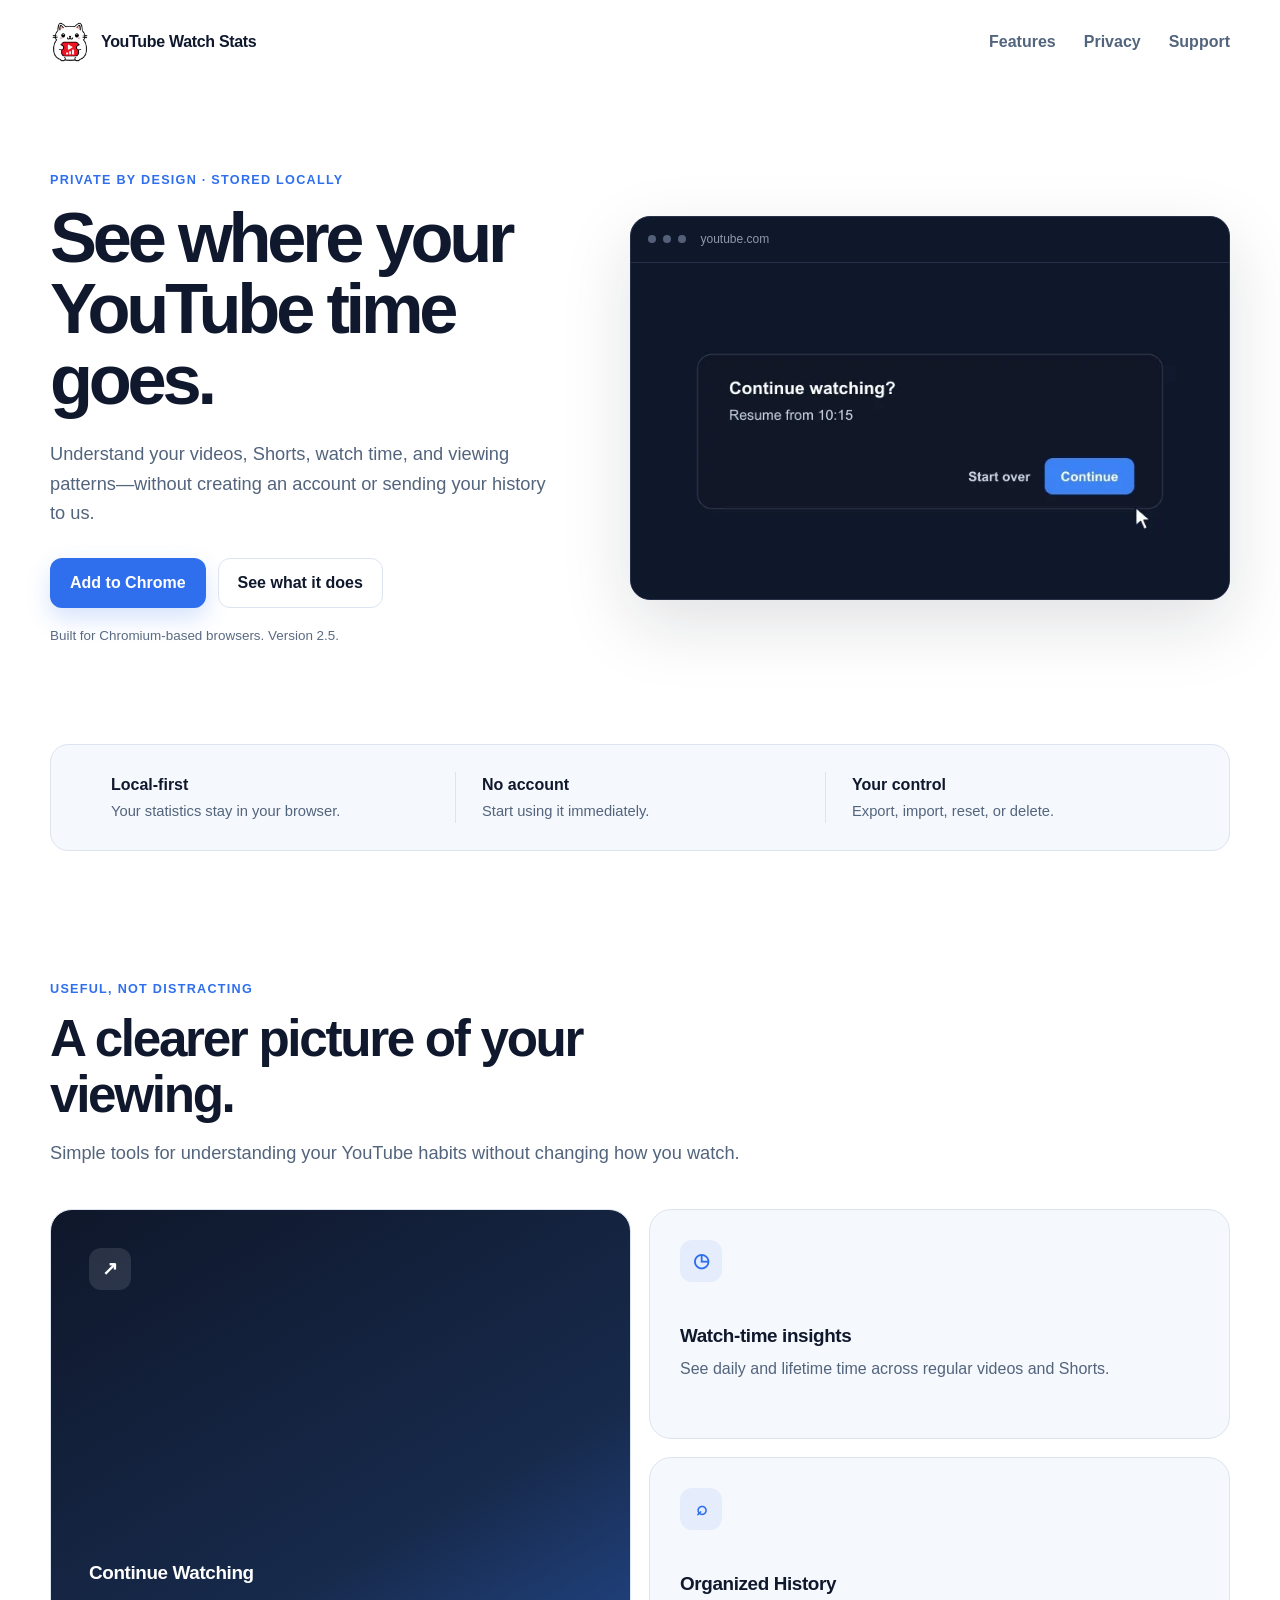
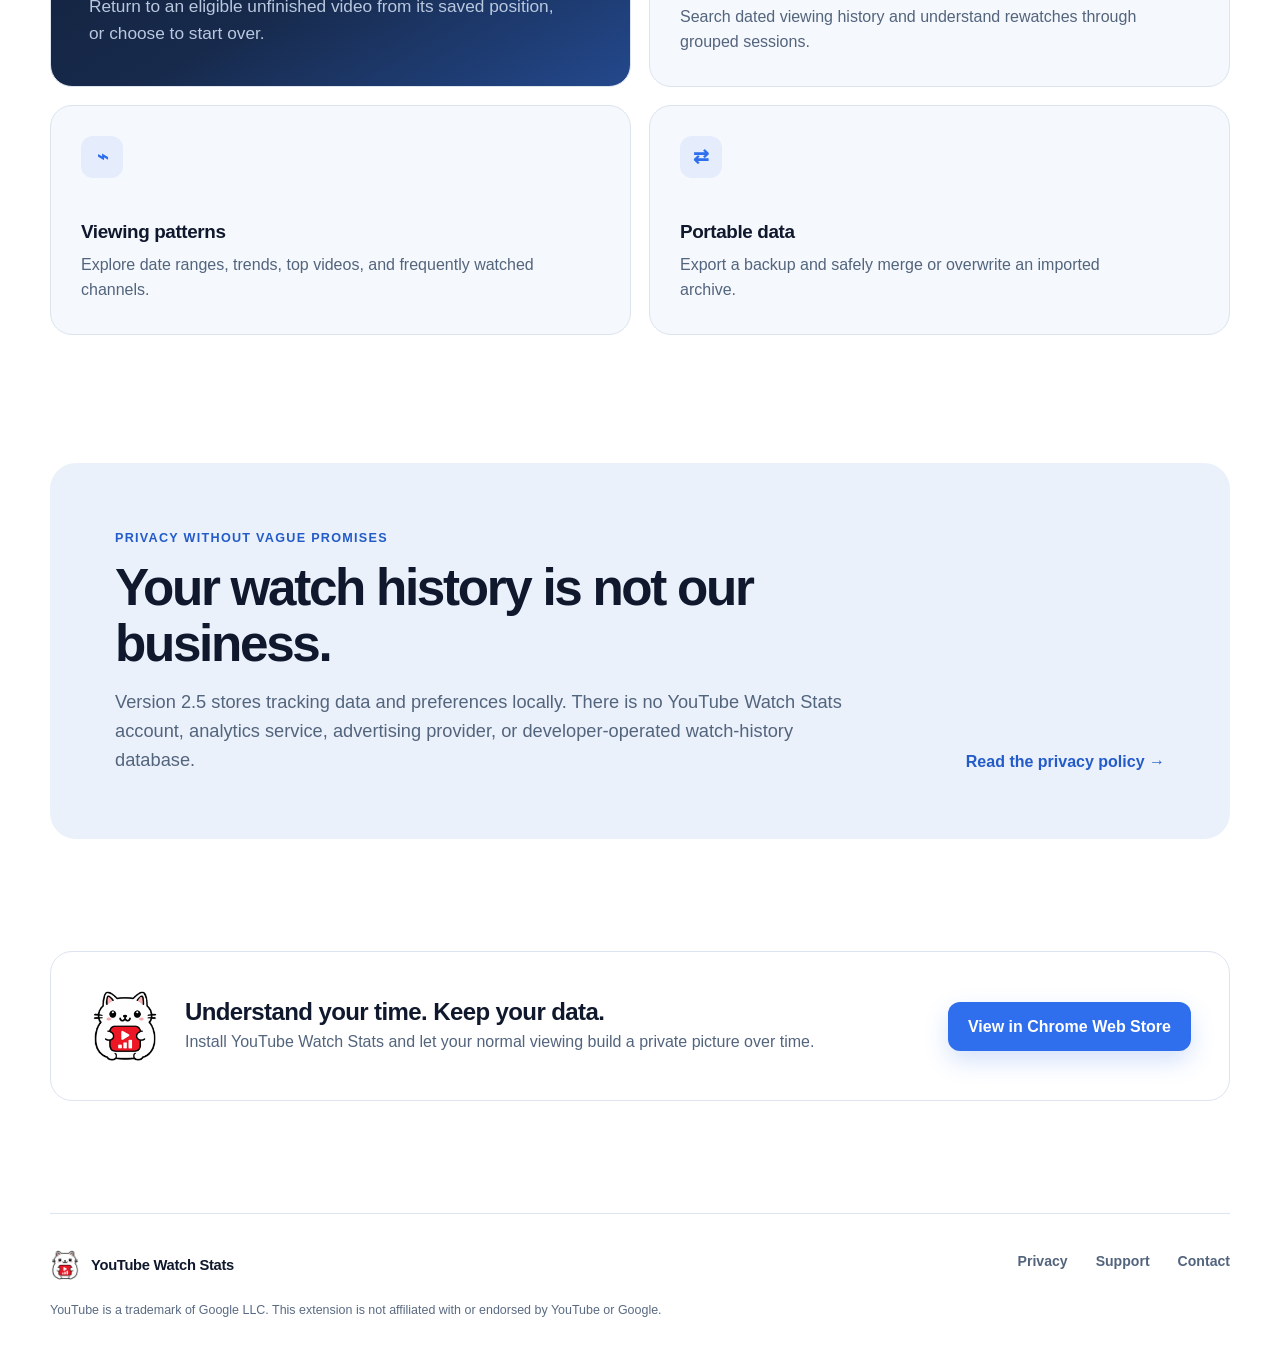
==== index.html @ 4ec51112 "feat: build YouTube Watch Stats public site" ====
<!DOCTYPE html>
<html lang="en">
<head>
  <meta charset="utf-8">
  <meta name="viewport" content="width=device-width, initial-scale=1">
  <title>YouTube Watch Stats — Private watch-time insights</title>
  <meta name="description" content="Track YouTube watch time, videos, Shorts, and history privately with local stats and Continue Watching.">
  <meta name="theme-color" content="#0f172a">
  <meta property="og:title" content="YouTube Watch Stats">
  <meta property="og:description" content="Private, local insights into the time you spend on YouTube.">
  <meta property="og:type" content="website">
  <meta property="og:url" content="https://ytstats.yashkhandelwal.me/">
  <link rel="canonical" href="https://ytstats.yashkhandelwal.me/">
  <link rel="icon" href="/assets/logo.png">
  <link rel="stylesheet" href="/assets/site.css">
</head>
<body>
  <header class="site-header">
    <a class="brand" href="/" aria-label="YouTube Watch Stats home">
      <img src="/assets/logo.png" width="40" height="40" alt="">
      <span>YouTube Watch Stats</span>
    </a>
    <nav aria-label="Main navigation">
      <a href="#features">Features</a>
      <a href="/privacy/">Privacy</a>
      <a href="/support/">Support</a>
    </nav>
  </header>

  <main>
    <section class="hero">
      <div class="hero-copy">
        <p class="eyebrow">Private by design · Stored locally</p>
        <h1>See where your YouTube time goes.</h1>
        <p class="hero-lede">Understand your videos, Shorts, watch time, and viewing patterns—without creating an account or sending your history to us.</p>
        <div class="button-row">
          <a class="button primary" href="https://chromewebstore.google.com/detail/youtube-watch-stats/njeffekcpmmllcaiofokpcgpadcckknj" rel="noreferrer">Add to Chrome</a>
          <a class="button secondary" href="#features">See what it does</a>
        </div>
        <p class="compatibility">Built for Chromium-based browsers. Version 2.5.</p>
      </div>

      <div class="hero-visual">
        <div class="window-bar" aria-hidden="true"><i></i><i></i><i></i><span>youtube.com</span></div>
        <picture>
          <source srcset="/assets/continue-watching.png" media="(prefers-reduced-motion: reduce)">
          <img src="/assets/continue-watching.webp" width="720" height="405" alt="Continue Watching offers to resume an unfinished video from 10 minutes and 15 seconds.">
        </picture>
      </div>
    </section>

    <section class="trust-strip" aria-label="Product principles">
      <div><strong>Local-first</strong><span>Your statistics stay in your browser.</span></div>
      <div><strong>No account</strong><span>Start using it immediately.</span></div>
      <div><strong>Your control</strong><span>Export, import, reset, or delete.</span></div>
    </section>

    <section class="section" id="features">
      <div class="section-heading">
        <p class="eyebrow">Useful, not distracting</p>
        <h2>A clearer picture of your viewing.</h2>
        <p>Simple tools for understanding your YouTube habits without changing how you watch.</p>
      </div>
      <div class="feature-grid">
        <article class="feature-card feature-card-wide">
          <span class="feature-icon" aria-hidden="true">↗</span>
          <h3>Continue Watching</h3>
          <p>Return to an eligible unfinished video from its saved position, or choose to start over.</p>
        </article>
        <article class="feature-card">
          <span class="feature-icon" aria-hidden="true">◷</span>
          <h3>Watch-time insights</h3>
          <p>See daily and lifetime time across regular videos and Shorts.</p>
        </article>
        <article class="feature-card">
          <span class="feature-icon" aria-hidden="true">⌕</span>
          <h3>Organized History</h3>
          <p>Search dated viewing history and understand rewatches through grouped sessions.</p>
        </article>
        <article class="feature-card">
          <span class="feature-icon" aria-hidden="true">⌁</span>
          <h3>Viewing patterns</h3>
          <p>Explore date ranges, trends, top videos, and frequently watched channels.</p>
        </article>
        <article class="feature-card">
          <span class="feature-icon" aria-hidden="true">⇄</span>
          <h3>Portable data</h3>
          <p>Export a backup and safely merge or overwrite an imported archive.</p>
        </article>
      </div>
    </section>

    <section class="privacy-callout">
      <div>
        <p class="eyebrow">Privacy without vague promises</p>
        <h2>Your watch history is not our business.</h2>
        <p>Version 2.5 stores tracking data and preferences locally. There is no YouTube Watch Stats account, analytics service, advertising provider, or developer-operated watch-history database.</p>
      </div>
      <a class="text-link" href="/privacy/">Read the privacy policy <span aria-hidden="true">→</span></a>
    </section>

    <section class="final-cta">
      <img src="/assets/logo.png" width="72" height="72" alt="">
      <div>
        <h2>Understand your time. Keep your data.</h2>
        <p>Install YouTube Watch Stats and let your normal viewing build a private picture over time.</p>
      </div>
      <a class="button primary" href="https://chromewebstore.google.com/detail/youtube-watch-stats/njeffekcpmmllcaiofokpcgpadcckknj" rel="noreferrer">View in Chrome Web Store</a>
    </section>
  </main>

  <footer class="site-footer">
    <div>
      <a class="brand brand-small" href="/"><img src="/assets/logo.png" width="30" height="30" alt=""><span>YouTube Watch Stats</span></a>
      <p>YouTube is a trademark of Google LLC. This extension is not affiliated with or endorsed by YouTube or Google.</p>
    </div>
    <nav aria-label="Footer navigation">
      <a href="/privacy/">Privacy</a>
      <a href="/support/">Support</a>
      <a href="mailto:ytstats@extensions.yashkhandelwal.me">Contact</a>
    </nav>
  </footer>
</body>
</html>
---- assets/site.css ----
:root {
  color-scheme: light;
  --ink: #10182d;
  --muted: #53647d;
  --line: #dce4ef;
  --surface: #f5f8fc;
  --surface-strong: #eaf1fb;
  --blue: #2f6fed;
  --blue-dark: #235bc8;
  --navy: #0f172a;
  --white: #fff;
  --radius: 22px;
  --shadow: 0 24px 70px rgba(15, 23, 42, .13);
}

* { box-sizing: border-box; }
html { scroll-behavior: smooth; }
body {
  margin: 0;
  overflow-x: hidden;
  color: var(--ink);
  background: var(--white);
  font: 16px/1.6 Inter, ui-sans-serif, -apple-system, BlinkMacSystemFont, "Segoe UI", sans-serif;
  -webkit-font-smoothing: antialiased;
}
a { color: inherit; }
img { display: block; max-width: 100%; height: auto; }

.site-header,
.site-footer,
main {
  width: min(1180px, calc(100% - 40px));
  margin-inline: auto;
}

.site-header {
  min-height: 84px;
  display: flex;
  align-items: center;
  justify-content: space-between;
  gap: 24px;
}
.brand {
  display: inline-flex;
  align-items: center;
  gap: 11px;
  color: var(--ink);
  font-weight: 760;
  letter-spacing: -.02em;
  text-decoration: none;
}
.brand img { border-radius: 10px; }
.site-header nav,
.site-footer nav { display: flex; align-items: center; gap: 28px; }
.site-header nav a,
.site-footer nav a {
  color: var(--muted);
  font-weight: 620;
  text-decoration: none;
}
.site-header nav a:hover,
.site-footer nav a:hover,
.site-header nav a:focus-visible,
.site-footer nav a:focus-visible { color: var(--blue); }

.hero {
  min-height: 660px;
  padding: 82px 0 94px;
  display: grid;
  grid-template-columns: minmax(0, .92fr) minmax(520px, 1.08fr);
  gap: 68px;
  align-items: center;
}
.hero-copy,
.hero-visual { min-width: 0; }
.eyebrow {
  margin: 0 0 12px;
  color: var(--blue);
  font-size: .79rem;
  font-weight: 800;
  letter-spacing: .1em;
  text-transform: uppercase;
}
h1, h2, h3, p { margin-top: 0; }
h1 {
  margin-bottom: 24px;
  font-size: clamp(3rem, 5.5vw, 5.15rem);
  line-height: 1.01;
  letter-spacing: -.06em;
}
h2 {
  margin-bottom: 16px;
  font-size: clamp(2rem, 4vw, 3.2rem);
  line-height: 1.08;
  letter-spacing: -.045em;
}
h3 { margin-bottom: 8px; font-size: 1.18rem; line-height: 1.25; letter-spacing: -.02em; }
.hero-lede,
.section-heading > p:last-child,
.privacy-callout p,
.final-cta p {
  color: var(--muted);
  font-size: 1.14rem;
}
.hero-lede { max-width: 590px; margin-bottom: 31px; }
.button-row { display: flex; flex-wrap: wrap; gap: 12px; }
.button {
  min-height: 48px;
  padding: 11px 19px;
  border: 1px solid transparent;
  border-radius: 12px;
  display: inline-flex;
  align-items: center;
  justify-content: center;
  font-weight: 750;
  text-decoration: none;
  transition: transform .18s ease, background .18s ease, border-color .18s ease;
}
.button:hover { transform: translateY(-1px); }
.button.primary { color: #fff; background: var(--blue); box-shadow: 0 10px 25px rgba(47,111,237,.2); }
.button.primary:hover { background: var(--blue-dark); }
.button.secondary { border-color: var(--line); background: var(--white); }
.button.secondary:hover { border-color: #b9c8dc; background: var(--surface); }
.compatibility { margin: 17px 0 0; color: #596a82; font-size: .84rem; }

.hero-visual {
  overflow: hidden;
  border: 1px solid #263149;
  border-radius: 20px;
  background: var(--navy);
  box-shadow: var(--shadow);
}
.hero-visual img { width: 100%; height: auto; }
.window-bar {
  height: 46px;
  padding: 0 17px;
  border-bottom: 1px solid #263149;
  display: flex;
  align-items: center;
  gap: 7px;
  color: #8d99ad;
  font-size: .75rem;
}
.window-bar i { width: 8px; height: 8px; border-radius: 50%; background: #536078; }
.window-bar span { margin-left: 8px; }

.trust-strip {
  padding: 27px 34px;
  border: 1px solid var(--line);
  border-radius: 18px;
  display: grid;
  grid-template-columns: repeat(3, 1fr);
  background: var(--surface);
}
.trust-strip div { padding-inline: 26px; }
.trust-strip div + div { border-left: 1px solid var(--line); }
.trust-strip strong,
.trust-strip span { display: block; }
.trust-strip span { margin-top: 2px; color: var(--muted); font-size: .92rem; }

.section { padding: 128px 0; }
.section-heading { max-width: 690px; margin-bottom: 42px; }
.feature-grid { display: grid; grid-template-columns: repeat(2, 1fr); gap: 18px; }
.feature-card {
  min-height: 230px;
  padding: 30px;
  border: 1px solid var(--line);
  border-radius: var(--radius);
  background: var(--surface);
}
.feature-card-wide {
  grid-row: span 2;
  min-height: 478px;
  padding: 38px;
  display: flex;
  flex-direction: column;
  justify-content: flex-end;
  color: #fff;
  background: linear-gradient(150deg, #0f172a, #172a4c 65%, #23488c);
}
.feature-card p { max-width: 480px; margin: 0; color: var(--muted); }
.feature-card-wide p { color: #b9c8df; font-size: 1.08rem; }
.feature-icon {
  width: 42px;
  height: 42px;
  margin-bottom: 42px;
  border-radius: 12px;
  display: grid;
  place-items: center;
  color: var(--blue);
  background: #e5edfc;
  font-size: 1.2rem;
  font-weight: 700;
}
.feature-card-wide .feature-icon { margin-bottom: auto; color: #fff; background: rgba(255,255,255,.11); }

.privacy-callout {
  padding: 65px;
  border-radius: 26px;
  display: grid;
  grid-template-columns: minmax(0, 1fr) auto;
  gap: 50px;
  align-items: end;
  background: var(--surface-strong);
}
.privacy-callout > div { max-width: 760px; }
.privacy-callout .eyebrow { color: var(--blue-dark); font-size: .79rem; }
.privacy-callout p:last-child { margin-bottom: 0; }
.text-link { color: var(--blue-dark); font-weight: 760; text-decoration: none; white-space: nowrap; }
.text-link:hover { text-decoration: underline; text-underline-offset: 4px; }

.final-cta {
  margin: 112px 0;
  padding: 38px;
  border: 1px solid var(--line);
  border-radius: var(--radius);
  display: grid;
  grid-template-columns: auto 1fr auto;
  gap: 24px;
  align-items: center;
}
.final-cta img { border-radius: 17px; }
.final-cta h2 { margin-bottom: 4px; font-size: 1.5rem; letter-spacing: -.025em; }
.final-cta p { margin: 0; font-size: 1rem; }

.site-footer {
  padding: 36px 0 45px;
  border-top: 1px solid var(--line);
  display: flex;
  justify-content: space-between;
  align-items: flex-start;
  gap: 36px;
}
.brand-small { font-size: .92rem; }
.site-footer p { max-width: 650px; margin: 13px 0 0; color: #596a82; font-size: .78rem; }
.site-footer nav { font-size: .88rem; }

.document-shell { max-width: 840px; margin: 56px auto 110px; }
.document-header { padding-bottom: 40px; border-bottom: 1px solid var(--line); }
.document-header h1 { margin-bottom: 16px; font-size: clamp(2.5rem, 6vw, 4rem); }
.document-header .lede { max-width: 720px; color: var(--muted); font-size: 1.15rem; }
.document-meta { margin: 18px 0 0; color: #596a82; font-size: .88rem; }
.document-content { padding-top: 24px; }
.document-content h2 { margin: 48px 0 13px; font-size: 1.55rem; letter-spacing: -.025em; }
.document-content h3 { margin-top: 28px; }
.document-content p,
.document-content li { color: #475569; }
.document-content ul { padding-left: 22px; }
.document-content li + li { margin-top: 7px; }
.document-content a { color: var(--blue-dark); }
.notice {
  margin: 28px 0;
  padding: 20px 22px;
  border-left: 4px solid var(--blue);
  border-radius: 0 12px 12px 0;
  background: var(--surface-strong);
}
.notice p:last-child { margin-bottom: 0; }
.support-grid { display: grid; grid-template-columns: repeat(2, 1fr); gap: 16px; margin: 32px 0; }
.support-card { padding: 24px; border: 1px solid var(--line); border-radius: 16px; background: var(--surface); }
.support-card p:last-child { margin-bottom: 0; }

@media (max-width: 900px) {
  .hero { grid-template-columns: 1fr; gap: 48px; padding-top: 62px; }
  .hero-copy { max-width: 700px; }
  .trust-strip { grid-template-columns: 1fr; }
  .trust-strip div { padding: 15px 4px; }
  .trust-strip div + div { border-left: 0; border-top: 1px solid var(--line); }
  .privacy-callout { grid-template-columns: 1fr; align-items: start; padding: 42px; }
  .final-cta { grid-template-columns: auto 1fr; }
  .final-cta .button { grid-column: 1 / -1; }
}

@media (max-width: 640px) {
  .site-header, .site-footer, main { width: min(100% - 28px, 1180px); }
  .site-header { min-height: 72px; }
  .site-header nav { gap: 14px; font-size: .86rem; }
  .site-header nav a:first-child { display: none; }
  .brand span { max-width: 130px; line-height: 1.15; }
  .hero { min-height: auto; padding: 52px 0 70px; }
  h1 { font-size: clamp(2.65rem, 13vw, 3.15rem); overflow-wrap: break-word; }
  .hero-lede { font-size: 1.03rem; }
  .button-row .button { width: 100%; }
  .window-bar { height: 38px; }
  .section { padding: 92px 0; }
  .feature-grid { grid-template-columns: 1fr; }
  .feature-card-wide { grid-row: auto; min-height: 350px; }
  .privacy-callout { padding: 30px 25px; }
  .privacy-callout .text-link { white-space: normal; }
  .final-cta { margin: 82px 0; padding: 27px; grid-template-columns: 1fr; }
  .final-cta img { width: 58px; }
  .site-footer { flex-direction: column; }
  .site-footer nav { flex-wrap: wrap; gap: 18px; }
  .document-shell { margin-top: 38px; }
  .support-grid { grid-template-columns: 1fr; }
}

@media (prefers-reduced-motion: reduce) {
  html { scroll-behavior: auto; }
  *, *::before, *::after { scroll-behavior: auto !important; transition: none !important; }
}
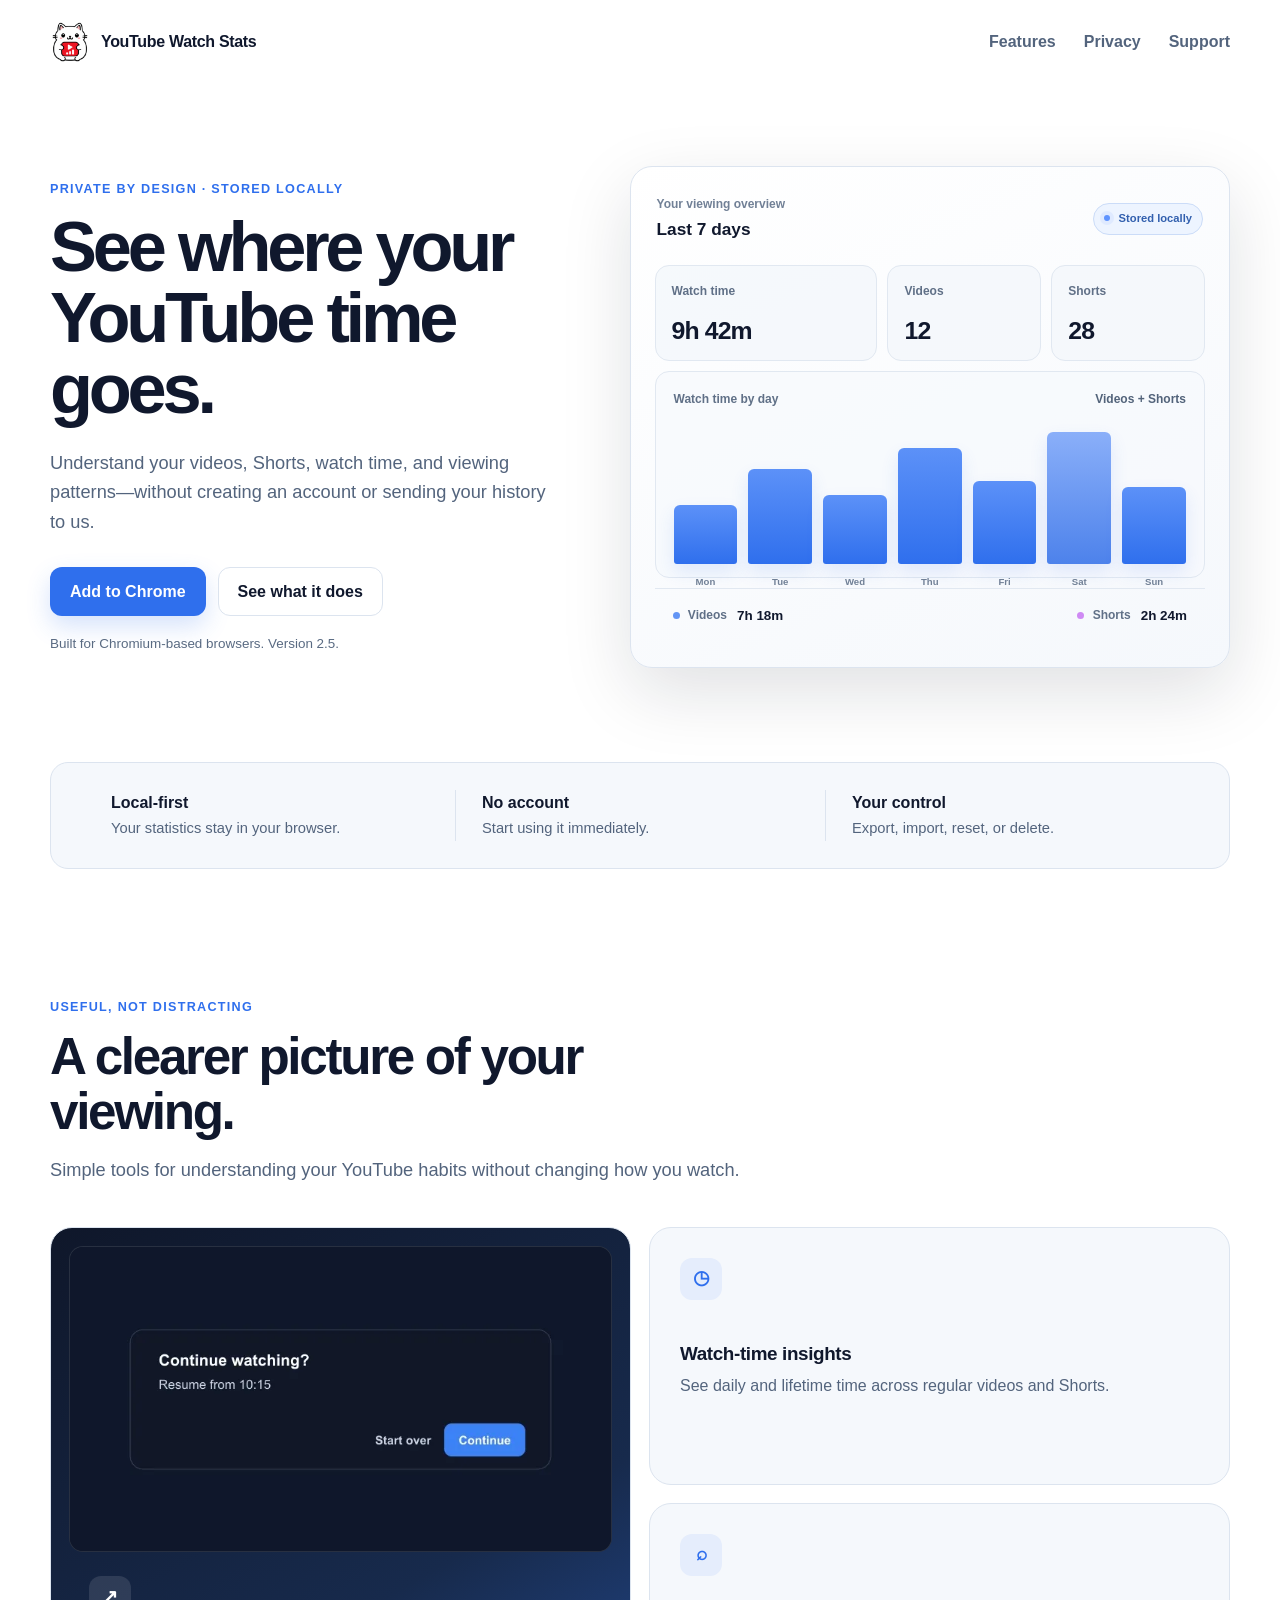
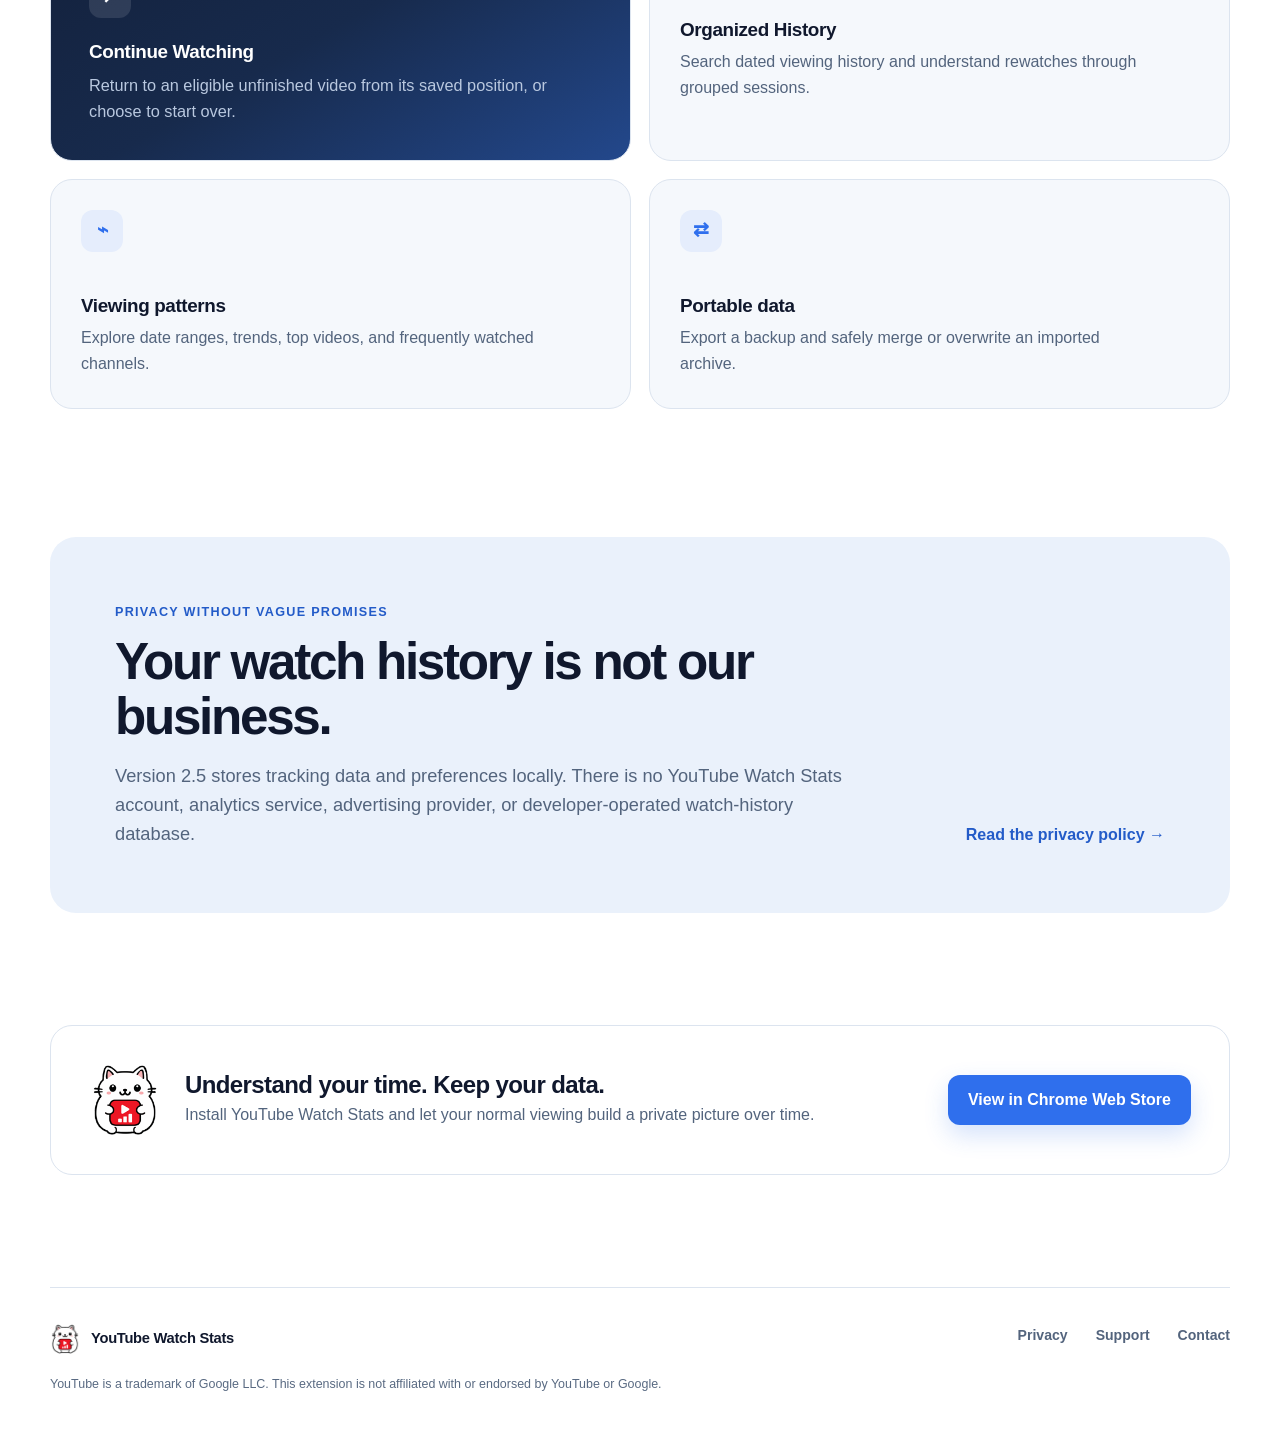
==== commit 88e60413: "feat: present core viewing insights in site hero" ====
--- a/index.html
+++ b/index.html
@@ -40,12 +40,38 @@
         <p class="compatibility">Built for Chromium-based browsers. Version 2.5.</p>
       </div>
 
-      <div class="hero-visual">
-        <div class="window-bar" aria-hidden="true"><i></i><i></i><i></i><span>youtube.com</span></div>
-        <picture>
-          <source srcset="/assets/continue-watching.png" media="(prefers-reduced-motion: reduce)">
-          <img src="/assets/continue-watching.webp" width="720" height="405" alt="Continue Watching offers to resume an unfinished video from 10 minutes and 15 seconds.">
-        </picture>
+      <div class="insight-preview">
+        <div class="preview-header">
+          <div>
+            <span class="preview-kicker">Your viewing overview</span>
+            <strong>Last 7 days</strong>
+          </div>
+          <span class="local-badge"><i aria-hidden="true"></i> Stored locally</span>
+        </div>
+
+        <div class="preview-metrics">
+          <div><span>Watch time</span><strong>9h 42m</strong></div>
+          <div><span>Videos</span><strong>12</strong></div>
+          <div><span>Shorts</span><strong>28</strong></div>
+        </div>
+
+        <div class="preview-chart">
+          <div class="chart-heading"><span>Watch time by day</span><strong>Videos + Shorts</strong></div>
+          <div class="bar-chart" aria-hidden="true">
+            <i><span>Mon</span></i>
+            <i><span>Tue</span></i>
+            <i><span>Wed</span></i>
+            <i><span>Thu</span></i>
+            <i><span>Fri</span></i>
+            <i><span>Sat</span></i>
+            <i><span>Sun</span></i>
+          </div>
+        </div>
+
+        <div class="preview-breakdown">
+          <div><span><i class="video-dot" aria-hidden="true"></i> Videos</span><strong>7h 18m</strong></div>
+          <div><span><i class="shorts-dot" aria-hidden="true"></i> Shorts</span><strong>2h 24m</strong></div>
+        </div>
       </div>
     </section>
 
@@ -63,9 +89,15 @@
       </div>
       <div class="feature-grid">
         <article class="feature-card feature-card-wide">
-          <span class="feature-icon" aria-hidden="true">↗</span>
-          <h3>Continue Watching</h3>
-          <p>Return to an eligible unfinished video from its saved position, or choose to start over.</p>
+          <picture class="feature-demo">
+            <source srcset="/assets/continue-watching.png" media="(prefers-reduced-motion: reduce)">
+            <img src="/assets/continue-watching.webp" width="720" height="405" loading="lazy" alt="Continue Watching offers to resume an unfinished video from 10 minutes and 15 seconds.">
+          </picture>
+          <div class="feature-card-copy">
+            <span class="feature-icon" aria-hidden="true">↗</span>
+            <h3>Continue Watching</h3>
+            <p>Return to an eligible unfinished video from its saved position, or choose to start over.</p>
+          </div>
         </article>
         <article class="feature-card">
           <span class="feature-icon" aria-hidden="true">◷</span>
--- a/assets/site.css
+++ b/assets/site.css
@@ -72,7 +72,7 @@
   align-items: center;
 }
 .hero-copy,
-.hero-visual { min-width: 0; }
+.insight-preview { min-width: 0; }
 .eyebrow {
   margin: 0 0 12px;
   color: var(--blue);
@@ -123,26 +123,84 @@
 .button.secondary:hover { border-color: #b9c8dc; background: var(--surface); }
 .compatibility { margin: 17px 0 0; color: #596a82; font-size: .84rem; }
 
-.hero-visual {
-  overflow: hidden;
-  border: 1px solid #263149;
-  border-radius: 20px;
-  background: var(--navy);
+.insight-preview {
+  padding: 24px;
+  border: 1px solid var(--line);
+  border-radius: 22px;
+  color: var(--ink);
+  background: linear-gradient(155deg, #fff, #f5f8fc);
   box-shadow: var(--shadow);
 }
-.hero-visual img { width: 100%; height: auto; }
-.window-bar {
-  height: 46px;
-  padding: 0 17px;
-  border-bottom: 1px solid #263149;
-  display: flex;
-  align-items: center;
-  gap: 7px;
-  color: #8d99ad;
-  font-size: .75rem;
-}
-.window-bar i { width: 8px; height: 8px; border-radius: 50%; background: #536078; }
-.window-bar span { margin-left: 8px; }
+.preview-header,
+.preview-breakdown,
+.chart-heading {
+  display: flex;
+  align-items: center;
+  justify-content: space-between;
+  gap: 18px;
+}
+.preview-header { padding: 4px 2px 21px; }
+.preview-header > div { display: flex; flex-direction: column; }
+.preview-kicker { margin-bottom: 2px; color: #718096; font-size: .75rem; font-weight: 650; }
+.preview-header strong { font-size: 1.08rem; }
+.local-badge {
+  padding: 6px 10px;
+  border: 1px solid #cbdcf8;
+  border-radius: 999px;
+  color: #315fae;
+  background: #edf4ff;
+  font-size: .7rem;
+  font-weight: 670;
+  white-space: nowrap;
+}
+.local-badge i { display: inline-block; width: 6px; height: 6px; margin-right: 6px; border-radius: 50%; background: #5f94ff; box-shadow: 0 0 0 4px rgba(95,148,255,.1); vertical-align: 1px; }
+.preview-metrics { display: grid; grid-template-columns: 1.45fr 1fr 1fr; gap: 10px; }
+.preview-metrics > div {
+  min-height: 96px;
+  padding: 16px;
+  border: 1px solid #e1e8f1;
+  border-radius: 14px;
+  display: flex;
+  flex-direction: column;
+  justify-content: space-between;
+  background: rgba(245,248,252,.82);
+}
+.preview-metrics span,
+.chart-heading span,
+.preview-breakdown span { color: #607087; font-size: .75rem; font-weight: 620; }
+.preview-metrics strong { font-size: 1.55rem; line-height: 1; letter-spacing: -.035em; }
+.preview-chart {
+  margin-top: 10px;
+  padding: 18px 18px 13px;
+  border: 1px solid #e1e8f1;
+  border-radius: 14px;
+  background: rgba(248,250,253,.9);
+}
+.chart-heading strong { color: #52637a; font-size: .75rem; }
+.bar-chart { height: 155px; padding-top: 23px; display: grid; grid-template-columns: repeat(7, 1fr); gap: 11px; align-items: end; }
+.bar-chart i {
+  min-height: 20px;
+  border-radius: 6px 6px 3px 3px;
+  position: relative;
+  display: block;
+  background: linear-gradient(180deg, #5c91f8, #2f6fed);
+  box-shadow: 0 8px 18px rgba(47,111,237,.12);
+}
+.bar-chart i:nth-child(1) { height: 45%; }
+.bar-chart i:nth-child(2) { height: 72%; }
+.bar-chart i:nth-child(3) { height: 52%; }
+.bar-chart i:nth-child(4) { height: 88%; }
+.bar-chart i:nth-child(5) { height: 63%; }
+.bar-chart i:nth-child(6) { height: 100%; }
+.bar-chart i:nth-child(7) { height: 58%; }
+.bar-chart i:nth-child(6) { background: linear-gradient(180deg, #8aaff9, #4d82eb); }
+.bar-chart span { position: absolute; bottom: -23px; left: 50%; color: #718096; font: normal 600 .6rem/1 sans-serif; transform: translateX(-50%); }
+.preview-breakdown { margin-top: 10px; padding: 16px 18px; border-top: 1px solid #e1e8f1; }
+.preview-breakdown > div { display: flex; align-items: center; gap: 10px; }
+.preview-breakdown strong { font-size: .84rem; }
+.preview-breakdown span i { display: inline-block; width: 7px; height: 7px; margin-right: 5px; border-radius: 50%; }
+.video-dot { background: #6395f5; }
+.shorts-dot { background: #cf8af4; }
 
 .trust-strip {
   padding: 27px 34px;
@@ -171,15 +229,17 @@
 .feature-card-wide {
   grid-row: span 2;
   min-height: 478px;
-  padding: 38px;
+  padding: 18px;
   display: flex;
   flex-direction: column;
-  justify-content: flex-end;
   color: #fff;
   background: linear-gradient(150deg, #0f172a, #172a4c 65%, #23488c);
 }
 .feature-card p { max-width: 480px; margin: 0; color: var(--muted); }
-.feature-card-wide p { color: #b9c8df; font-size: 1.08rem; }
+.feature-card-wide p { color: #b9c8df; font-size: 1.02rem; }
+.feature-demo { overflow: hidden; border: 1px solid rgba(255,255,255,.1); border-radius: 14px; background: #10192b; }
+.feature-demo img { width: 100%; }
+.feature-card-copy { padding: 24px 20px 18px; }
 .feature-icon {
   width: 42px;
   height: 42px;
@@ -192,7 +252,7 @@
   font-size: 1.2rem;
   font-weight: 700;
 }
-.feature-card-wide .feature-icon { margin-bottom: auto; color: #fff; background: rgba(255,255,255,.11); }
+.feature-card-wide .feature-icon { margin-bottom: 22px; color: #fff; background: rgba(255,255,255,.11); }
 
 .privacy-callout {
   padding: 65px;
@@ -281,7 +341,15 @@
   h1 { font-size: clamp(2.65rem, 13vw, 3.15rem); overflow-wrap: break-word; }
   .hero-lede { font-size: 1.03rem; }
   .button-row .button { width: 100%; }
-  .window-bar { height: 38px; }
+  .insight-preview { padding: 15px; }
+  .preview-header { padding: 2px 1px 15px; }
+  .preview-metrics { grid-template-columns: repeat(3, 1fr); }
+  .preview-metrics > div { min-height: 82px; padding: 12px; }
+  .preview-metrics strong { font-size: 1.2rem; }
+  .preview-chart { padding-inline: 13px; }
+  .bar-chart { gap: 7px; }
+  .preview-breakdown { padding-inline: 8px; }
+  .preview-breakdown > div { align-items: flex-start; flex-direction: column; gap: 0; }
   .section { padding: 92px 0; }
   .feature-grid { grid-template-columns: 1fr; }
   .feature-card-wide { grid-row: auto; min-height: 350px; }
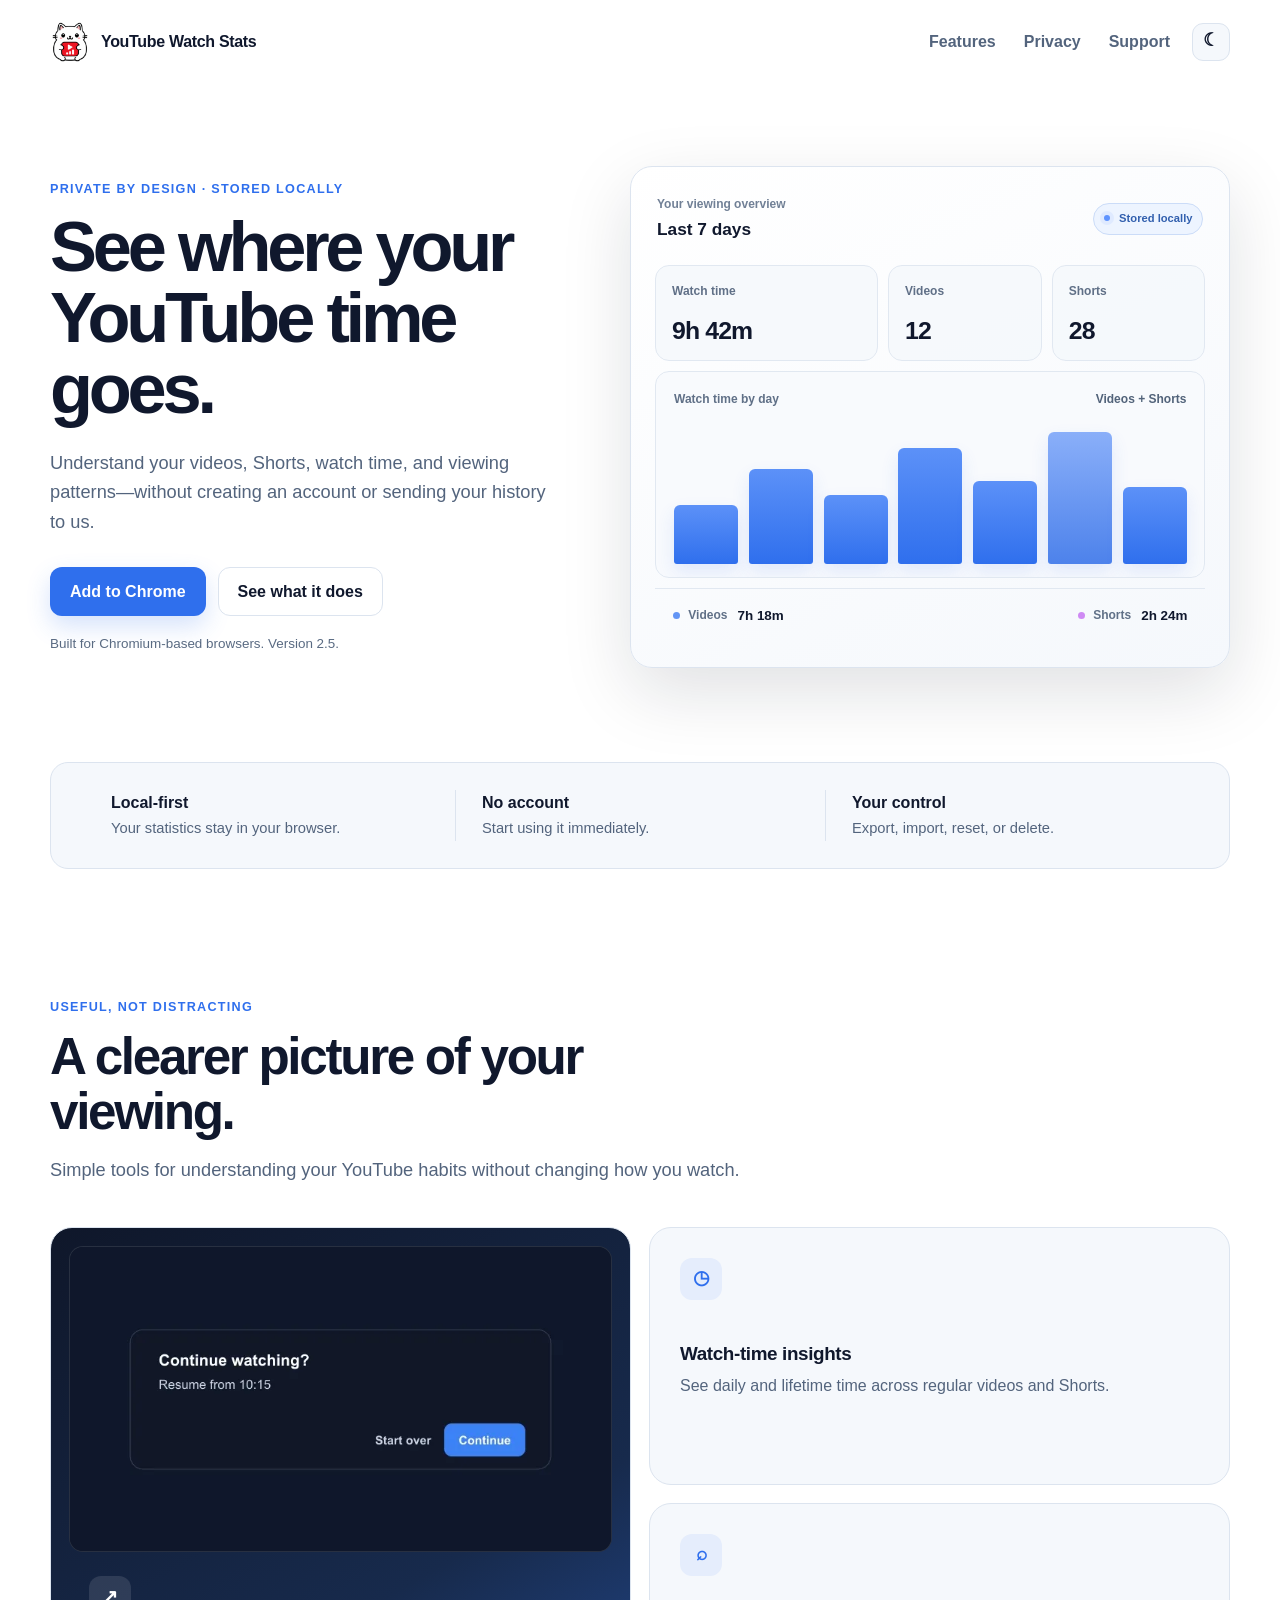
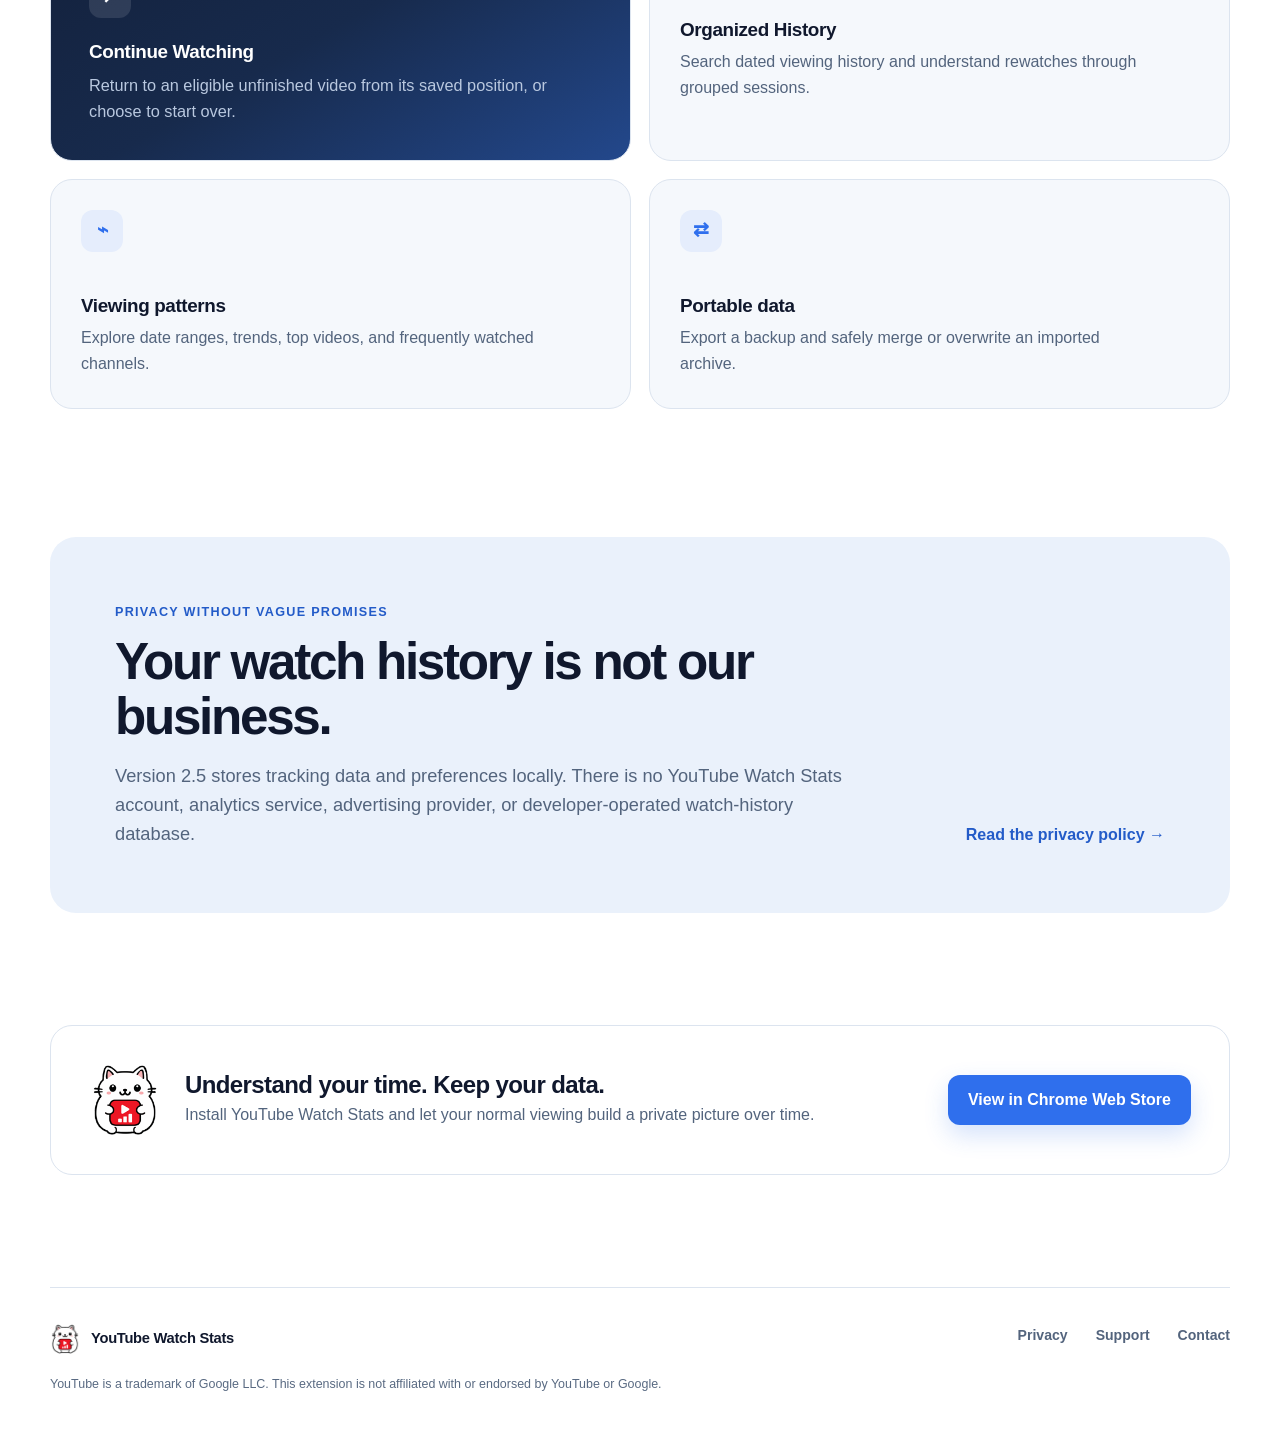
==== commit 18f81fa8: "feat: add animated hero, dark mode, and search metadata" ====
--- a/index.html
+++ b/index.html
@@ -5,14 +5,39 @@
   <meta name="viewport" content="width=device-width, initial-scale=1">
   <title>YouTube Watch Stats — Private watch-time insights</title>
   <meta name="description" content="Track YouTube watch time, videos, Shorts, and history privately with local stats and Continue Watching.">
+  <meta name="robots" content="index, follow">
   <meta name="theme-color" content="#0f172a">
   <meta property="og:title" content="YouTube Watch Stats">
   <meta property="og:description" content="Private, local insights into the time you spend on YouTube.">
   <meta property="og:type" content="website">
   <meta property="og:url" content="https://ytstats.yashkhandelwal.me/">
+  <meta property="og:image" content="https://ytstats.yashkhandelwal.me/assets/og-image.png">
+  <meta property="og:image:width" content="1200">
+  <meta property="og:image:height" content="630">
+  <meta property="og:image:alt" content="YouTube Watch Stats viewing overview with watch time, videos, Shorts, and a seven-day chart.">
+  <meta name="twitter:card" content="summary_large_image">
   <link rel="canonical" href="https://ytstats.yashkhandelwal.me/">
   <link rel="icon" href="/assets/logo.png">
+  <script src="/assets/theme.js"></script>
   <link rel="stylesheet" href="/assets/site.css">
+  <script type="application/ld+json">
+    {
+      "@context": "https://schema.org",
+      "@type": "SoftwareApplication",
+      "name": "YouTube Watch Stats",
+      "applicationCategory": "BrowserApplication",
+      "operatingSystem": "Chrome and Chromium-based browsers",
+      "description": "Private, local insights into YouTube watch time, videos, Shorts, and viewing history.",
+      "softwareVersion": "2.5",
+      "url": "https://ytstats.yashkhandelwal.me/",
+      "downloadUrl": "https://chromewebstore.google.com/detail/youtube-watch-stats/njeffekcpmmllcaiofokpcgpadcckknj",
+      "offers": {
+        "@type": "Offer",
+        "price": "0",
+        "priceCurrency": "USD"
+      }
+    }
+  </script>
 </head>
 <body>
   <header class="site-header">
@@ -20,11 +45,14 @@
       <img src="/assets/logo.png" width="40" height="40" alt="">
       <span>YouTube Watch Stats</span>
     </a>
-    <nav aria-label="Main navigation">
-      <a href="#features">Features</a>
-      <a href="/privacy/">Privacy</a>
-      <a href="/support/">Support</a>
-    </nav>
+    <div class="header-actions">
+      <nav aria-label="Main navigation">
+        <a href="#features">Features</a>
+        <a href="/privacy/">Privacy</a>
+        <a href="/support/">Support</a>
+      </nav>
+      <button class="theme-toggle" type="button" data-theme-toggle aria-label="Change color theme"></button>
+    </div>
   </header>
 
   <main>
--- a/assets/site.css
+++ b/assets/site.css
@@ -9,8 +9,23 @@
   --blue-dark: #235bc8;
   --navy: #0f172a;
   --white: #fff;
+  --muted-soft: #596a82;
   --radius: 22px;
   --shadow: 0 24px 70px rgba(15, 23, 42, .13);
+}
+
+html[data-theme="dark"] {
+  --ink: #eef3fb;
+  --muted: #aebbd0;
+  --line: #2a3951;
+  --surface: #111c2e;
+  --surface-strong: #15243a;
+  --blue: #73a2ff;
+  --blue-dark: #9abaff;
+  --navy: #07101f;
+  --white: #091321;
+  --muted-soft: #96a6bd;
+  --shadow: 0 26px 80px rgba(0, 0, 0, .34);
 }
 
 * { box-sizing: border-box; }
@@ -22,6 +37,7 @@
   background: var(--white);
   font: 16px/1.6 Inter, ui-sans-serif, -apple-system, BlinkMacSystemFont, "Segoe UI", sans-serif;
   -webkit-font-smoothing: antialiased;
+  transition: color .25s ease, background-color .25s ease;
 }
 a { color: inherit; }
 img { display: block; max-width: 100%; height: auto; }
@@ -40,6 +56,25 @@
   justify-content: space-between;
   gap: 24px;
 }
+.header-actions { display: flex; align-items: center; gap: 22px; }
+.theme-toggle {
+  width: 38px;
+  height: 38px;
+  padding: 0;
+  border: 1px solid var(--line);
+  border-radius: 11px;
+  display: none;
+  place-items: center;
+  color: var(--ink);
+  background: var(--surface);
+  cursor: pointer;
+  transition: color .2s ease, background .2s ease, border-color .2s ease, transform .2s ease;
+}
+.theme-ready .theme-toggle { display: grid; }
+.theme-toggle::before { content: "☾"; font: 700 1.12rem/1 sans-serif; transform: translateY(-1px); }
+html[data-theme="dark"] .theme-toggle::before { content: "☀"; font-size: 1rem; transform: none; }
+.theme-toggle:hover { border-color: #9fb2cc; transform: translateY(-1px); }
+.theme-toggle:focus-visible { outline: 3px solid rgba(47, 111, 237, .28); outline-offset: 2px; }
 .brand {
   display: inline-flex;
   align-items: center;
@@ -117,20 +152,38 @@
   transition: transform .18s ease, background .18s ease, border-color .18s ease;
 }
 .button:hover { transform: translateY(-1px); }
-.button.primary { color: #fff; background: var(--blue); box-shadow: 0 10px 25px rgba(47,111,237,.2); }
-.button.primary:hover { background: var(--blue-dark); }
+.button.primary { color: #fff; background: #2f6fed; box-shadow: 0 10px 25px rgba(47,111,237,.2); }
+.button.primary:hover { background: #235bc8; }
 .button.secondary { border-color: var(--line); background: var(--white); }
 .button.secondary:hover { border-color: #b9c8dc; background: var(--surface); }
-.compatibility { margin: 17px 0 0; color: #596a82; font-size: .84rem; }
+.compatibility { margin: 17px 0 0; color: var(--muted-soft); font-size: .84rem; }
 
 .insight-preview {
   padding: 24px;
   border: 1px solid var(--line);
   border-radius: 22px;
-  color: var(--ink);
+  position: relative;
+  overflow: hidden;
+  isolation: isolate;
+  color: #10182d;
   background: linear-gradient(155deg, #fff, #f5f8fc);
   box-shadow: var(--shadow);
-}
+  animation: preview-enter .8s cubic-bezier(.2,.8,.2,1) both, preview-float 8s ease-in-out 1.2s infinite;
+}
+.insight-preview::after {
+  content: "";
+  width: 34%;
+  height: 170%;
+  position: absolute;
+  top: -35%;
+  left: -55%;
+  z-index: 0;
+  pointer-events: none;
+  background: linear-gradient(90deg, transparent, rgba(111, 158, 249, .11), transparent);
+  transform: rotate(12deg);
+  animation: preview-sweep 7s ease-in-out 2s infinite;
+}
+.insight-preview > * { position: relative; z-index: 1; }
 .preview-header,
 .preview-breakdown,
 .chart-heading {
@@ -153,7 +206,7 @@
   font-weight: 670;
   white-space: nowrap;
 }
-.local-badge i { display: inline-block; width: 6px; height: 6px; margin-right: 6px; border-radius: 50%; background: #5f94ff; box-shadow: 0 0 0 4px rgba(95,148,255,.1); vertical-align: 1px; }
+.local-badge i { display: inline-block; width: 6px; height: 6px; margin-right: 6px; border-radius: 50%; background: #5f94ff; box-shadow: 0 0 0 4px rgba(95,148,255,.1); vertical-align: 1px; animation: status-pulse 2.6s ease-out infinite; }
 .preview-metrics { display: grid; grid-template-columns: 1.45fr 1fr 1fr; gap: 10px; }
 .preview-metrics > div {
   min-height: 96px;
@@ -164,7 +217,11 @@
   flex-direction: column;
   justify-content: space-between;
   background: rgba(245,248,252,.82);
-}
+  animation: metric-enter .65s cubic-bezier(.2,.8,.2,1) both;
+}
+.preview-metrics > div:nth-child(1) { animation-delay: .18s; }
+.preview-metrics > div:nth-child(2) { animation-delay: .28s; }
+.preview-metrics > div:nth-child(3) { animation-delay: .38s; }
 .preview-metrics span,
 .chart-heading span,
 .preview-breakdown span { color: #607087; font-size: .75rem; font-weight: 620; }
@@ -174,7 +231,10 @@
   padding: 18px 18px 13px;
   border: 1px solid #e1e8f1;
   border-radius: 14px;
+  position: relative;
+  overflow: hidden;
   background: rgba(248,250,253,.9);
+  animation: metric-enter .65s cubic-bezier(.2,.8,.2,1) .42s both;
 }
 .chart-heading strong { color: #52637a; font-size: .75rem; }
 .bar-chart { height: 155px; padding-top: 23px; display: grid; grid-template-columns: repeat(7, 1fr); gap: 11px; align-items: end; }
@@ -183,8 +243,17 @@
   border-radius: 6px 6px 3px 3px;
   position: relative;
   display: block;
+}
+.bar-chart i::before {
+  content: "";
+  position: absolute;
+  inset: 0;
+  border-radius: inherit;
   background: linear-gradient(180deg, #5c91f8, #2f6fed);
   box-shadow: 0 8px 18px rgba(47,111,237,.12);
+  transform: scaleY(0);
+  transform-origin: bottom;
+  animation: bar-grow .8s cubic-bezier(.2,.75,.25,1) forwards;
 }
 .bar-chart i:nth-child(1) { height: 45%; }
 .bar-chart i:nth-child(2) { height: 72%; }
@@ -193,7 +262,13 @@
 .bar-chart i:nth-child(5) { height: 63%; }
 .bar-chart i:nth-child(6) { height: 100%; }
 .bar-chart i:nth-child(7) { height: 58%; }
-.bar-chart i:nth-child(6) { background: linear-gradient(180deg, #8aaff9, #4d82eb); }
+.bar-chart i:nth-child(1)::before { animation-delay: .56s; }
+.bar-chart i:nth-child(2)::before { animation-delay: .64s; }
+.bar-chart i:nth-child(3)::before { animation-delay: .72s; }
+.bar-chart i:nth-child(4)::before { animation-delay: .8s; }
+.bar-chart i:nth-child(5)::before { animation-delay: .88s; }
+.bar-chart i:nth-child(6)::before { animation-delay: .96s; background: linear-gradient(180deg, #8aaff9, #4d82eb); }
+.bar-chart i:nth-child(7)::before { animation-delay: 1.04s; }
 .bar-chart span { position: absolute; bottom: -23px; left: 50%; color: #718096; font: normal 600 .6rem/1 sans-serif; transform: translateX(-50%); }
 .preview-breakdown { margin-top: 10px; padding: 16px 18px; border-top: 1px solid #e1e8f1; }
 .preview-breakdown > div { display: flex; align-items: center; gap: 10px; }
@@ -201,6 +276,29 @@
 .preview-breakdown span i { display: inline-block; width: 7px; height: 7px; margin-right: 5px; border-radius: 50%; }
 .video-dot { background: #6395f5; }
 .shorts-dot { background: #cf8af4; }
+
+@keyframes preview-enter {
+  from { opacity: 0; transform: translateY(24px) scale(.975); }
+  to { opacity: 1; transform: translateY(0) scale(1); }
+}
+@keyframes preview-float {
+  0%, 100% { transform: translateY(0); }
+  50% { transform: translateY(-6px); }
+}
+@keyframes metric-enter {
+  from { opacity: 0; transform: translateY(12px); }
+  to { opacity: 1; transform: translateY(0); }
+}
+@keyframes bar-grow { to { transform: scaleY(1); } }
+@keyframes preview-sweep {
+  0%, 20% { left: -55%; opacity: 0; }
+  38% { opacity: 1; }
+  62%, 100% { left: 125%; opacity: 0; }
+}
+@keyframes status-pulse {
+  0%, 45%, 100% { box-shadow: 0 0 0 4px rgba(95,148,255,.1); }
+  65% { box-shadow: 0 0 0 8px rgba(95,148,255,0); }
+}
 
 .trust-strip {
   padding: 27px 34px;
@@ -292,19 +390,19 @@
   gap: 36px;
 }
 .brand-small { font-size: .92rem; }
-.site-footer p { max-width: 650px; margin: 13px 0 0; color: #596a82; font-size: .78rem; }
+.site-footer p { max-width: 650px; margin: 13px 0 0; color: var(--muted-soft); font-size: .78rem; }
 .site-footer nav { font-size: .88rem; }
 
 .document-shell { max-width: 840px; margin: 56px auto 110px; }
 .document-header { padding-bottom: 40px; border-bottom: 1px solid var(--line); }
 .document-header h1 { margin-bottom: 16px; font-size: clamp(2.5rem, 6vw, 4rem); }
 .document-header .lede { max-width: 720px; color: var(--muted); font-size: 1.15rem; }
-.document-meta { margin: 18px 0 0; color: #596a82; font-size: .88rem; }
+.document-meta { margin: 18px 0 0; color: var(--muted-soft); font-size: .88rem; }
 .document-content { padding-top: 24px; }
 .document-content h2 { margin: 48px 0 13px; font-size: 1.55rem; letter-spacing: -.025em; }
 .document-content h3 { margin-top: 28px; }
 .document-content p,
-.document-content li { color: #475569; }
+.document-content li { color: var(--muted); }
 .document-content ul { padding-left: 22px; }
 .document-content li + li { margin-top: 7px; }
 .document-content a { color: var(--blue-dark); }
@@ -318,6 +416,7 @@
 .notice p:last-child { margin-bottom: 0; }
 .support-grid { display: grid; grid-template-columns: repeat(2, 1fr); gap: 16px; margin: 32px 0; }
 .support-card { padding: 24px; border: 1px solid var(--line); border-radius: 16px; background: var(--surface); }
+.support-card h2 { margin: 0 0 8px; font-size: 1.18rem; line-height: 1.25; letter-spacing: -.02em; }
 .support-card p:last-child { margin-bottom: 0; }
 
 @media (max-width: 900px) {
@@ -335,6 +434,8 @@
   .site-header, .site-footer, main { width: min(100% - 28px, 1180px); }
   .site-header { min-height: 72px; }
   .site-header nav { gap: 14px; font-size: .86rem; }
+  .header-actions { gap: 10px; }
+  .theme-toggle { width: 36px; height: 36px; }
   .site-header nav a:first-child { display: none; }
   .brand span { max-width: 130px; line-height: 1.15; }
   .hero { min-height: auto; padding: 52px 0 70px; }
@@ -365,5 +466,6 @@
 
 @media (prefers-reduced-motion: reduce) {
   html { scroll-behavior: auto; }
-  *, *::before, *::after { scroll-behavior: auto !important; transition: none !important; }
-}
+  *, *::before, *::after { scroll-behavior: auto !important; transition: none !important; animation: none !important; }
+  .bar-chart i::before { transform: scaleY(1); }
+}
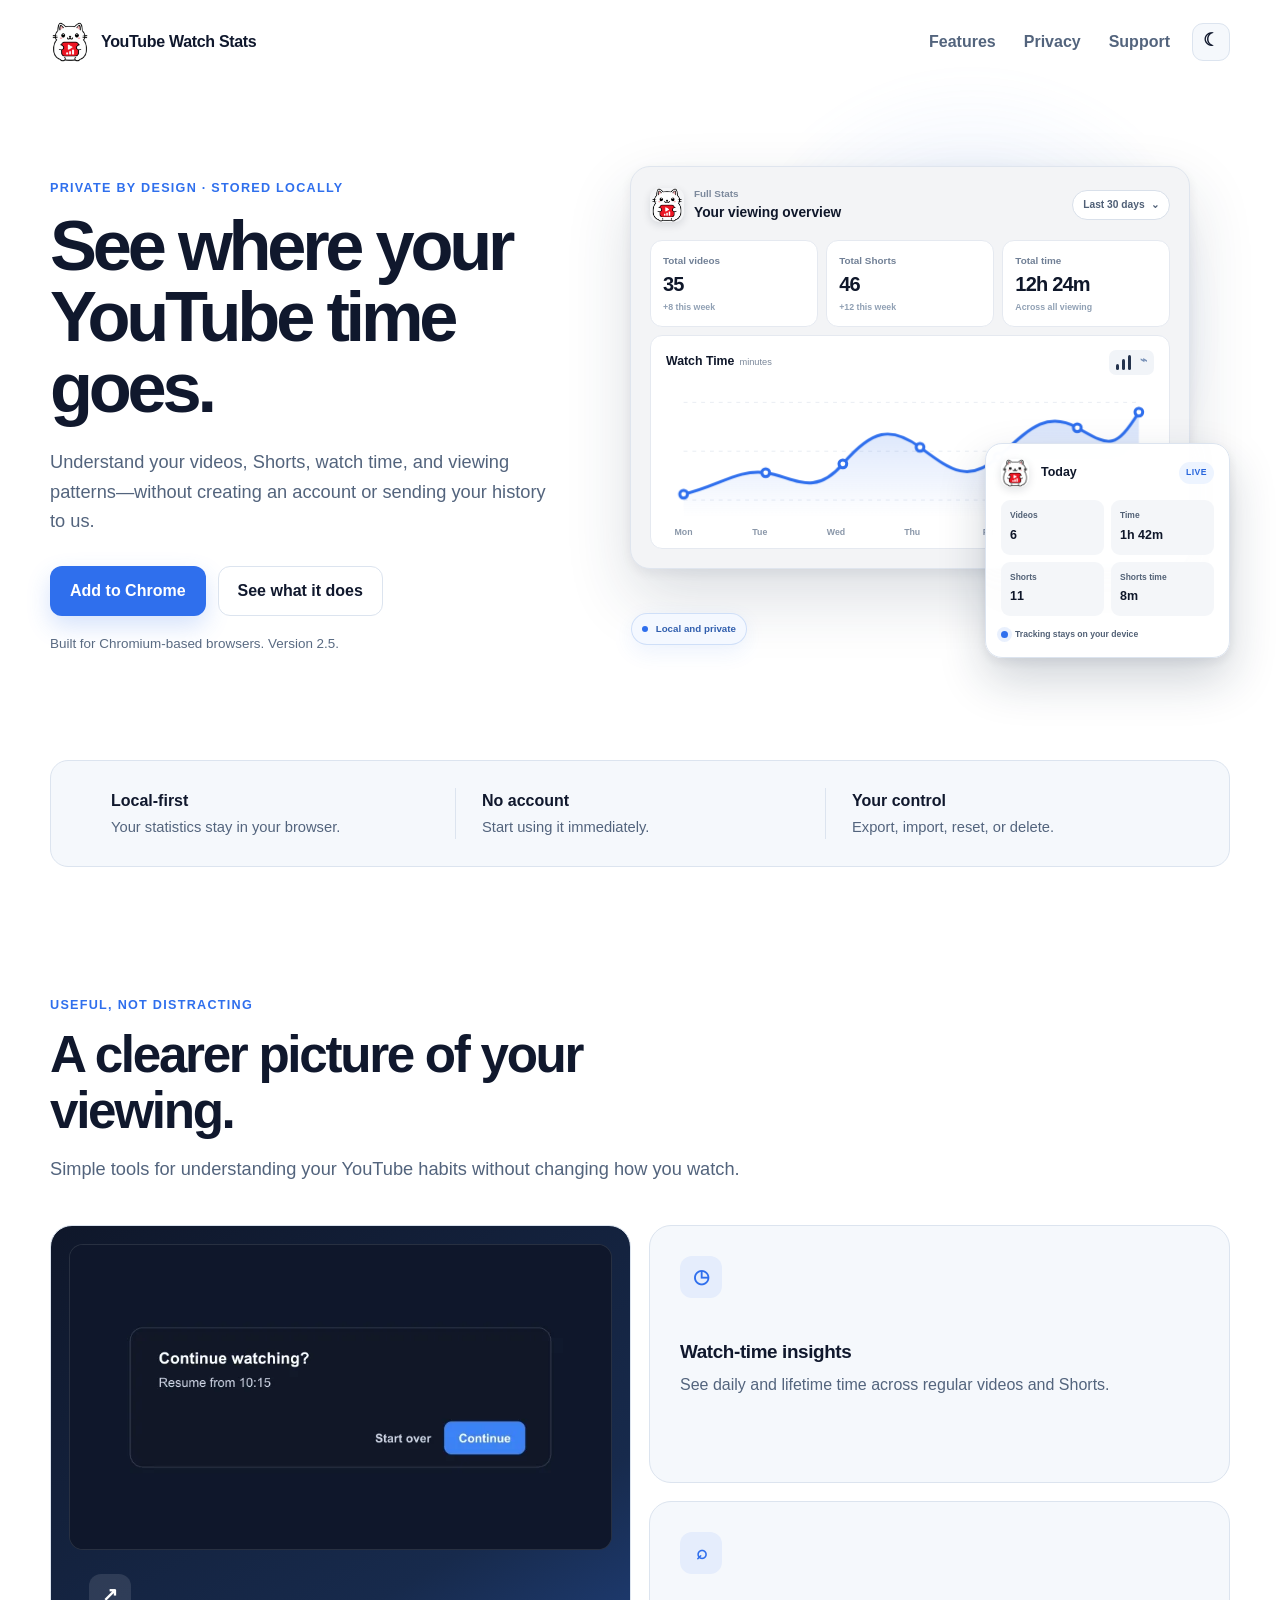
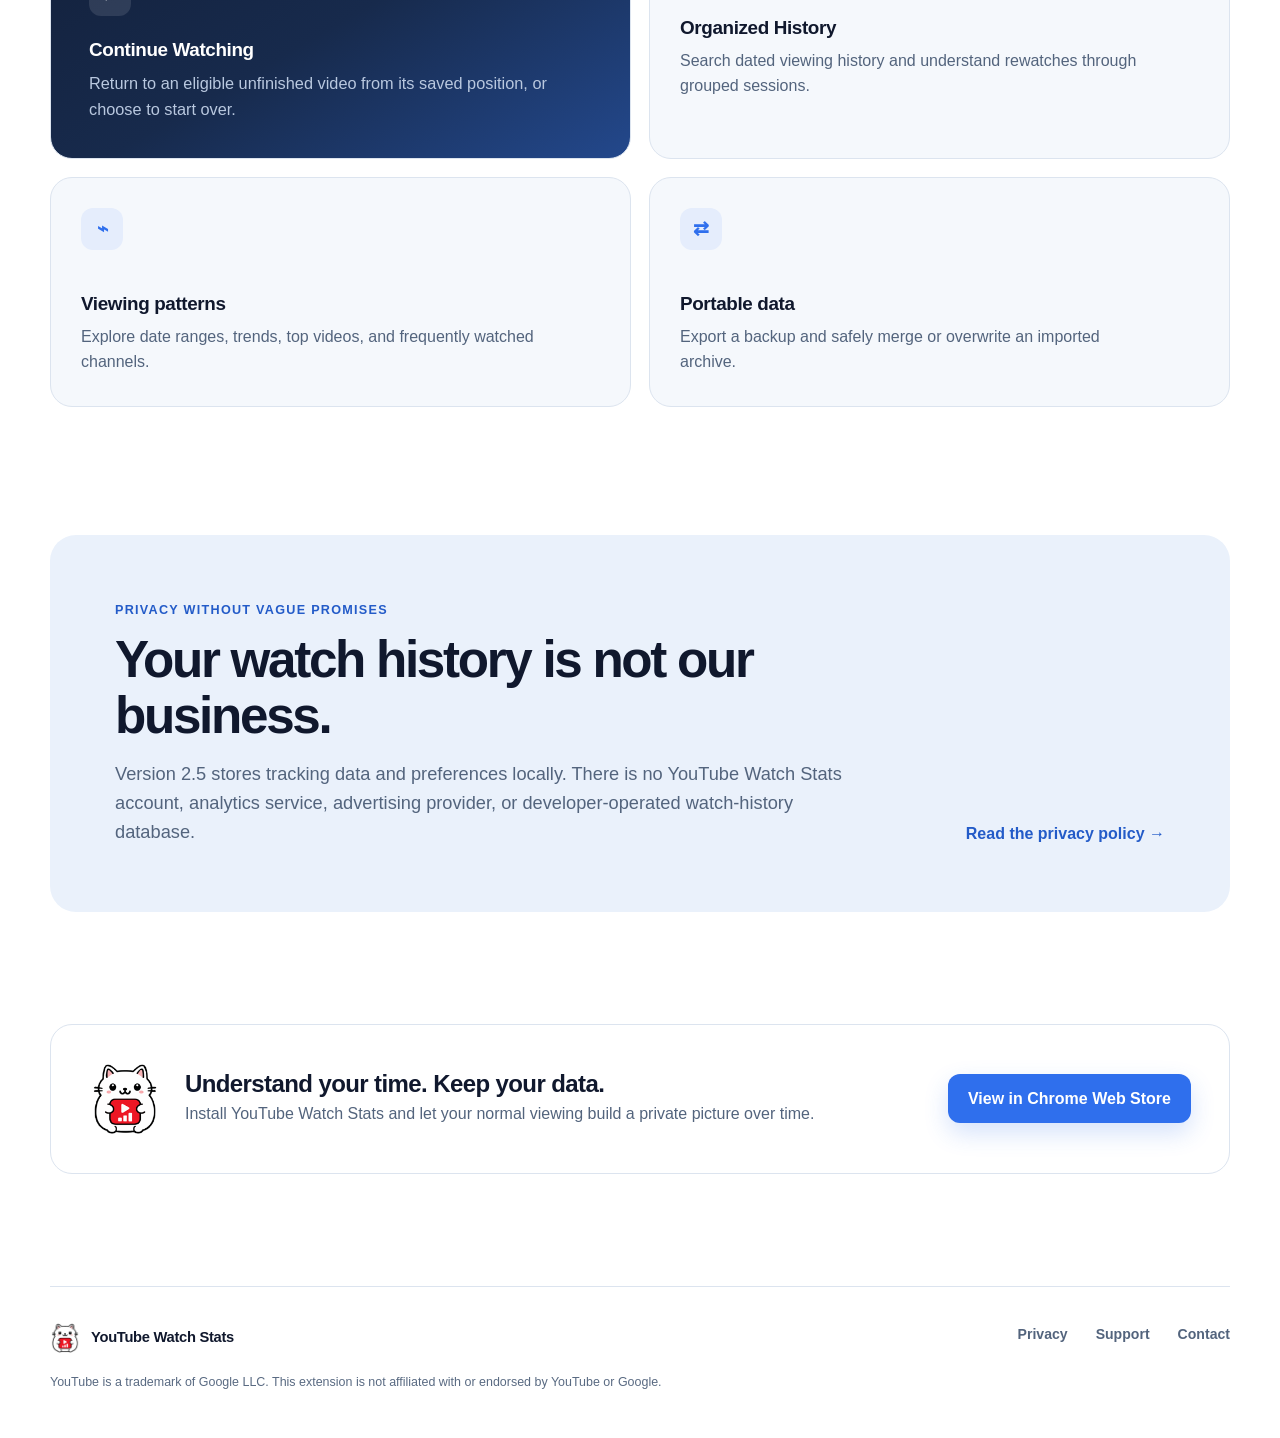
==== commit 694446ac: "feat: redesign landing page hero preview" ====
--- a/index.html
+++ b/index.html
@@ -68,38 +68,65 @@
         <p class="compatibility">Built for Chromium-based browsers. Version 2.5.</p>
       </div>
 
-      <div class="insight-preview">
-        <div class="preview-header">
-          <div>
-            <span class="preview-kicker">Your viewing overview</span>
-            <strong>Last 7 days</strong>
-          </div>
-          <span class="local-badge"><i aria-hidden="true"></i> Stored locally</span>
+      <div class="product-stage" role="img" aria-label="YouTube Watch Stats showing a 30-day viewing overview and today's activity">
+        <div class="stage-glow" aria-hidden="true"></div>
+        <div class="stats-window">
+          <div class="stage-toolbar">
+            <div class="stage-brand">
+              <img src="/assets/logo.png" width="34" height="34" alt="">
+              <div><span>Full Stats</span><strong>Your viewing overview</strong></div>
+            </div>
+            <span class="range-pill">Last 30 days <i aria-hidden="true">⌄</i></span>
+          </div>
+
+          <div class="stage-metrics">
+            <div><span>Total videos</span><strong>35</strong><small>+8 this week</small></div>
+            <div><span>Total Shorts</span><strong>46</strong><small>+12 this week</small></div>
+            <div><span>Total time</span><strong>12h 24m</strong><small>Across all viewing</small></div>
+          </div>
+
+          <div class="stage-chart">
+            <div class="stage-chart-heading">
+              <div><strong>Watch Time</strong><span>minutes</span></div>
+              <div class="chart-switch" aria-hidden="true"><i></i><i></i><i></i><b>⌁</b></div>
+            </div>
+            <svg viewBox="0 0 500 170" role="img" aria-label="Watch time rising and falling over seven days">
+              <defs>
+                <linearGradient id="stage-area-fill" x1="0" y1="0" x2="0" y2="1">
+                  <stop offset="0" stop-color="#2f6fed" stop-opacity=".2"/>
+                  <stop offset="1" stop-color="#2f6fed" stop-opacity="0"/>
+                </linearGradient>
+              </defs>
+              <g class="stage-grid" aria-hidden="true">
+                <path d="M18 28H484M18 78H484M18 128H484"/>
+              </g>
+              <path class="stage-area" d="M18 122 C53 114 74 96 102 100 S151 126 181 91 S230 52 260 74 S309 112 340 84 S389 36 421 54 S459 78 484 38 L484 145 L18 145 Z"/>
+              <path class="stage-line" pathLength="1" d="M18 122 C53 114 74 96 102 100 S151 126 181 91 S230 52 260 74 S309 112 340 84 S389 36 421 54 S459 78 484 38"/>
+              <g class="stage-points" aria-hidden="true">
+                <circle cx="18" cy="122" r="4"/><circle cx="102" cy="100" r="4"/><circle cx="181" cy="91" r="4"/><circle cx="260" cy="74" r="4"/><circle cx="340" cy="84" r="4"/><circle cx="421" cy="54" r="4"/><circle cx="484" cy="38" r="4"/>
+              </g>
+              <g class="stage-days" aria-hidden="true">
+                <text x="18" y="164">Mon</text><text x="96" y="164">Tue</text><text x="174" y="164">Wed</text><text x="252" y="164">Thu</text><text x="330" y="164">Fri</text><text x="408" y="164">Sat</text><text x="470" y="164">Sun</text>
+              </g>
+            </svg>
+          </div>
         </div>
 
-        <div class="preview-metrics">
-          <div><span>Watch time</span><strong>9h 42m</strong></div>
-          <div><span>Videos</span><strong>12</strong></div>
-          <div><span>Shorts</span><strong>28</strong></div>
+        <div class="today-peek">
+          <div class="today-peek-header">
+            <div><img src="/assets/logo.png" width="28" height="28" alt=""><strong>Today</strong></div>
+            <span>Live</span>
+          </div>
+          <div class="today-peek-grid">
+            <div><span>Videos</span><strong>6</strong></div>
+            <div><span>Time</span><strong>1h 42m</strong></div>
+            <div><span>Shorts</span><strong>11</strong></div>
+            <div><span>Shorts time</span><strong>8m</strong></div>
+          </div>
+          <div class="today-peek-progress"><i aria-hidden="true"></i><span>Tracking stays on your device</span></div>
         </div>
 
-        <div class="preview-chart">
-          <div class="chart-heading"><span>Watch time by day</span><strong>Videos + Shorts</strong></div>
-          <div class="bar-chart" aria-hidden="true">
-            <i><span>Mon</span></i>
-            <i><span>Tue</span></i>
-            <i><span>Wed</span></i>
-            <i><span>Thu</span></i>
-            <i><span>Fri</span></i>
-            <i><span>Sat</span></i>
-            <i><span>Sun</span></i>
-          </div>
-        </div>
-
-        <div class="preview-breakdown">
-          <div><span><i class="video-dot" aria-hidden="true"></i> Videos</span><strong>7h 18m</strong></div>
-          <div><span><i class="shorts-dot" aria-hidden="true"></i> Shorts</span><strong>2h 24m</strong></div>
-        </div>
+        <span class="private-chip"><i aria-hidden="true"></i> Local and private</span>
       </div>
     </section>
 
--- a/assets/site.css
+++ b/assets/site.css
@@ -107,7 +107,7 @@
   align-items: center;
 }
 .hero-copy,
-.insight-preview { min-width: 0; }
+.product-stage { min-width: 0; }
 .eyebrow {
   margin: 0 0 12px;
   color: var(--blue);
@@ -158,146 +158,178 @@
 .button.secondary:hover { border-color: #b9c8dc; background: var(--surface); }
 .compatibility { margin: 17px 0 0; color: var(--muted-soft); font-size: .84rem; }
 
-.insight-preview {
-  padding: 24px;
-  border: 1px solid var(--line);
-  border-radius: 22px;
+.product-stage {
+  min-height: 500px;
+  position: relative;
+  isolation: isolate;
+  color: #0f172a;
+  animation: stage-enter .8s cubic-bezier(.2,.8,.2,1) both;
+}
+.stage-glow {
+  width: 86%;
+  aspect-ratio: 1;
+  position: absolute;
+  top: -20%;
+  right: 0;
+  z-index: -1;
+  border-radius: 50%;
+  background: radial-gradient(circle, rgba(47,111,237,.2), rgba(99,149,245,.05) 48%, transparent 70%);
+  filter: blur(10px);
+  animation: stage-glow 7s ease-in-out infinite;
+}
+.stats-window {
+  width: calc(100% - 40px);
+  padding: 19px;
+  border: 1px solid #dfe5ee;
+  border-radius: 20px;
   position: relative;
   overflow: hidden;
   isolation: isolate;
-  color: #10182d;
-  background: linear-gradient(155deg, #fff, #f5f8fc);
-  box-shadow: var(--shadow);
-  animation: preview-enter .8s cubic-bezier(.2,.8,.2,1) both, preview-float 8s ease-in-out 1.2s infinite;
-}
-.insight-preview::after {
-  content: "";
-  width: 34%;
-  height: 170%;
-  position: absolute;
-  top: -35%;
-  left: -55%;
-  z-index: 0;
-  pointer-events: none;
-  background: linear-gradient(90deg, transparent, rgba(111, 158, 249, .11), transparent);
-  transform: rotate(12deg);
-  animation: preview-sweep 7s ease-in-out 2s infinite;
-}
-.insight-preview > * { position: relative; z-index: 1; }
-.preview-header,
-.preview-breakdown,
-.chart-heading {
+  background: #f3f4f6;
+  box-shadow: 0 28px 65px rgba(32,49,76,.16), 0 4px 14px rgba(32,49,76,.07);
+}
+.stage-toolbar,
+.stage-chart-heading,
+.today-peek-header,
+.today-peek-header > div {
   display: flex;
   align-items: center;
   justify-content: space-between;
-  gap: 18px;
-}
-.preview-header { padding: 4px 2px 21px; }
-.preview-header > div { display: flex; flex-direction: column; }
-.preview-kicker { margin-bottom: 2px; color: #718096; font-size: .75rem; font-weight: 650; }
-.preview-header strong { font-size: 1.08rem; }
-.local-badge {
+  gap: 12px;
+}
+.stage-toolbar { margin-bottom: 16px; }
+.stage-brand { display: flex; align-items: center; gap: 10px; }
+.stage-brand img,
+.today-peek-header img { border-radius: 9px; box-shadow: 0 3px 8px rgba(15,23,42,.12); }
+.stage-brand > div { display: flex; flex-direction: column; }
+.stage-brand span { color: #7c899c; font-size: .62rem; font-weight: 700; }
+.stage-brand strong { font-size: .86rem; }
+.range-pill {
   padding: 6px 10px;
-  border: 1px solid #cbdcf8;
+  border: 1px solid #d9e0ea;
   border-radius: 999px;
-  color: #315fae;
-  background: #edf4ff;
-  font-size: .7rem;
-  font-weight: 670;
+  color: #4f5f76;
+  background: #fff;
+  font-size: .64rem;
+  font-weight: 700;
   white-space: nowrap;
 }
-.local-badge i { display: inline-block; width: 6px; height: 6px; margin-right: 6px; border-radius: 50%; background: #5f94ff; box-shadow: 0 0 0 4px rgba(95,148,255,.1); vertical-align: 1px; animation: status-pulse 2.6s ease-out infinite; }
-.preview-metrics { display: grid; grid-template-columns: 1.45fr 1fr 1fr; gap: 10px; }
-.preview-metrics > div {
-  min-height: 96px;
-  padding: 16px;
-  border: 1px solid #e1e8f1;
-  border-radius: 14px;
+.range-pill i { margin-left: 4px; font-style: normal; }
+.stage-metrics { display: grid; grid-template-columns: repeat(3, 1fr); gap: 8px; }
+.stage-metrics > div {
+  min-height: 86px;
+  padding: 12px;
+  border: 1px solid #e5e9f0;
+  border-radius: 12px;
   display: flex;
   flex-direction: column;
-  justify-content: space-between;
-  background: rgba(245,248,252,.82);
-  animation: metric-enter .65s cubic-bezier(.2,.8,.2,1) both;
-}
-.preview-metrics > div:nth-child(1) { animation-delay: .18s; }
-.preview-metrics > div:nth-child(2) { animation-delay: .28s; }
-.preview-metrics > div:nth-child(3) { animation-delay: .38s; }
-.preview-metrics span,
-.chart-heading span,
-.preview-breakdown span { color: #607087; font-size: .75rem; font-weight: 620; }
-.preview-metrics strong { font-size: 1.55rem; line-height: 1; letter-spacing: -.035em; }
-.preview-chart {
-  margin-top: 10px;
-  padding: 18px 18px 13px;
-  border: 1px solid #e1e8f1;
-  border-radius: 14px;
-  position: relative;
-  overflow: hidden;
-  background: rgba(248,250,253,.9);
-  animation: metric-enter .65s cubic-bezier(.2,.8,.2,1) .42s both;
-}
-.chart-heading strong { color: #52637a; font-size: .75rem; }
-.bar-chart { height: 155px; padding-top: 23px; display: grid; grid-template-columns: repeat(7, 1fr); gap: 11px; align-items: end; }
-.bar-chart i {
-  min-height: 20px;
-  border-radius: 6px 6px 3px 3px;
-  position: relative;
-  display: block;
-}
-.bar-chart i::before {
-  content: "";
+  background: #fff;
+  animation: stage-card-in .65s cubic-bezier(.2,.8,.2,1) both;
+}
+.stage-metrics > div:nth-child(1) { animation-delay: .15s; }
+.stage-metrics > div:nth-child(2) { animation-delay: .25s; }
+.stage-metrics > div:nth-child(3) { animation-delay: .35s; }
+.stage-metrics span { color: #718096; font-size: .62rem; font-weight: 650; }
+.stage-metrics strong { margin: 5px 0 6px; font-size: 1.25rem; line-height: 1; letter-spacing: -.04em; }
+.stage-metrics small { color: #90a0b4; font-size: .55rem; font-weight: 600; }
+.stage-chart {
+  margin-top: 8px;
+  padding: 14px 15px 7px;
+  border: 1px solid #e5e9f0;
+  border-radius: 12px;
+  background: #fff;
+  animation: stage-card-in .7s cubic-bezier(.2,.8,.2,1) .42s both;
+}
+.stage-chart-heading > div:first-child { display: flex; align-items: baseline; gap: 5px; }
+.stage-chart-heading strong { font-size: .77rem; }
+.stage-chart-heading span { color: #7b889a; font-size: .58rem; }
+.chart-switch { height: 25px; padding: 5px 7px; border-radius: 7px; display: flex; align-items: flex-end; gap: 3px; color: #7790b7; background: #f1f4f8; }
+.chart-switch i { width: 3px; border-radius: 2px; display: block; background: #24334d; }
+.chart-switch i:nth-child(1) { height: 6px; }
+.chart-switch i:nth-child(2) { height: 11px; }
+.chart-switch i:nth-child(3) { height: 15px; }
+.chart-switch b { margin-left: 6px; font-size: .72rem; font-weight: 700; }
+.stage-chart svg { width: 100%; height: auto; display: block; overflow: visible; }
+.stage-grid path { fill: none; stroke: #e9edf3; stroke-width: 1; stroke-dasharray: 4 5; }
+.stage-area { fill: url(#stage-area-fill); opacity: 0; animation: stage-area-in .7s ease 1.25s forwards; }
+.stage-line { fill: none; stroke: #2f6fed; stroke-width: 3; stroke-linecap: round; stroke-linejoin: round; stroke-dasharray: 1; stroke-dashoffset: 1; animation: stage-line-draw 1.35s cubic-bezier(.4,0,.2,1) .65s forwards; }
+.stage-points circle { fill: #fff; stroke: #2f6fed; stroke-width: 3; opacity: 0; transform-box: fill-box; transform-origin: center; animation: stage-point-in .28s ease forwards; }
+.stage-points circle:nth-child(1) { animation-delay: .74s; }
+.stage-points circle:nth-child(2) { animation-delay: .9s; }
+.stage-points circle:nth-child(3) { animation-delay: 1.06s; }
+.stage-points circle:nth-child(4) { animation-delay: 1.22s; }
+.stage-points circle:nth-child(5) { animation-delay: 1.38s; }
+.stage-points circle:nth-child(6) { animation-delay: 1.54s; }
+.stage-points circle:nth-child(7) { animation-delay: 1.7s; }
+.stage-days text { fill: #8a97a9; font: 600 9px/1 sans-serif; text-anchor: middle; }
+.today-peek {
+  width: 245px;
+  padding: 15px;
+  border: 1px solid #dce4ef;
+  border-radius: 17px;
   position: absolute;
-  inset: 0;
-  border-radius: inherit;
-  background: linear-gradient(180deg, #5c91f8, #2f6fed);
-  box-shadow: 0 8px 18px rgba(47,111,237,.12);
-  transform: scaleY(0);
-  transform-origin: bottom;
-  animation: bar-grow .8s cubic-bezier(.2,.75,.25,1) forwards;
-}
-.bar-chart i:nth-child(1) { height: 45%; }
-.bar-chart i:nth-child(2) { height: 72%; }
-.bar-chart i:nth-child(3) { height: 52%; }
-.bar-chart i:nth-child(4) { height: 88%; }
-.bar-chart i:nth-child(5) { height: 63%; }
-.bar-chart i:nth-child(6) { height: 100%; }
-.bar-chart i:nth-child(7) { height: 58%; }
-.bar-chart i:nth-child(1)::before { animation-delay: .56s; }
-.bar-chart i:nth-child(2)::before { animation-delay: .64s; }
-.bar-chart i:nth-child(3)::before { animation-delay: .72s; }
-.bar-chart i:nth-child(4)::before { animation-delay: .8s; }
-.bar-chart i:nth-child(5)::before { animation-delay: .88s; }
-.bar-chart i:nth-child(6)::before { animation-delay: .96s; background: linear-gradient(180deg, #8aaff9, #4d82eb); }
-.bar-chart i:nth-child(7)::before { animation-delay: 1.04s; }
-.bar-chart span { position: absolute; bottom: -23px; left: 50%; color: #718096; font: normal 600 .6rem/1 sans-serif; transform: translateX(-50%); }
-.preview-breakdown { margin-top: 10px; padding: 16px 18px; border-top: 1px solid #e1e8f1; }
-.preview-breakdown > div { display: flex; align-items: center; gap: 10px; }
-.preview-breakdown strong { font-size: .84rem; }
-.preview-breakdown span i { display: inline-block; width: 7px; height: 7px; margin-right: 5px; border-radius: 50%; }
-.video-dot { background: #6395f5; }
-.shorts-dot { background: #cf8af4; }
-
-@keyframes preview-enter {
+  right: 0;
+  bottom: 8px;
+  z-index: 2;
+  background: rgba(255,255,255,.96);
+  box-shadow: 0 22px 48px rgba(22,39,67,.2), 0 4px 12px rgba(22,39,67,.08);
+  backdrop-filter: blur(12px);
+  animation: today-peek-in .75s cubic-bezier(.16,1,.3,1) 1.35s both, today-peek-float 7s ease-in-out 2.4s infinite;
+}
+.today-peek-header { margin-bottom: 13px; }
+.today-peek-header > div { justify-content: flex-start; }
+.today-peek-header strong { font-size: .78rem; }
+.today-peek-header > span {
+  padding: 4px 7px;
+  border-radius: 999px;
+  color: #2765dc;
+  background: #edf4ff;
+  font-size: .54rem;
+  font-weight: 750;
+  text-transform: uppercase;
+  letter-spacing: .05em;
+}
+.today-peek-grid { display: grid; grid-template-columns: repeat(2, 1fr); gap: 7px; }
+.today-peek-grid > div { padding: 9px; border-radius: 9px; display: flex; flex-direction: column; background: #f4f6f9; }
+.today-peek-grid span { color: #526176; font-size: .53rem; font-weight: 650; }
+.today-peek-grid strong { margin-top: 3px; font-size: .78rem; }
+.today-peek-progress { margin-top: 12px; display: flex; align-items: center; gap: 7px; color: #526176; font-size: .54rem; font-weight: 650; }
+.today-peek-progress i { width: 7px; height: 7px; border-radius: 50%; display: block; background: #2f6fed; box-shadow: 0 0 0 4px rgba(47,111,237,.1); animation: stage-status 2.6s ease-out infinite; }
+.private-chip {
+  padding: 7px 10px;
+  border: 1px solid rgba(203,220,248,.9);
+  border-radius: 999px;
+  position: absolute;
+  left: 1px;
+  bottom: 21px;
+  z-index: 3;
+  color: #315fae;
+  background: rgba(244,248,255,.94);
+  box-shadow: 0 7px 22px rgba(47,111,237,.09);
+  font-size: .61rem;
+  font-weight: 700;
+  white-space: nowrap;
+  animation: stage-card-in .55s ease 1.9s both;
+}
+.private-chip i { display: inline-block; width: 6px; height: 6px; margin-right: 5px; border-radius: 50%; background: #2f6fed; }
+
+@keyframes stage-enter {
   from { opacity: 0; transform: translateY(24px) scale(.975); }
   to { opacity: 1; transform: translateY(0) scale(1); }
 }
-@keyframes preview-float {
-  0%, 100% { transform: translateY(0); }
-  50% { transform: translateY(-6px); }
-}
-@keyframes metric-enter {
+@keyframes stage-card-in {
   from { opacity: 0; transform: translateY(12px); }
   to { opacity: 1; transform: translateY(0); }
 }
-@keyframes bar-grow { to { transform: scaleY(1); } }
-@keyframes preview-sweep {
-  0%, 20% { left: -55%; opacity: 0; }
-  38% { opacity: 1; }
-  62%, 100% { left: 125%; opacity: 0; }
-}
-@keyframes status-pulse {
-  0%, 45%, 100% { box-shadow: 0 0 0 4px rgba(95,148,255,.1); }
-  65% { box-shadow: 0 0 0 8px rgba(95,148,255,0); }
+@keyframes stage-line-draw { to { stroke-dashoffset: 0; } }
+@keyframes stage-area-in { to { opacity: 1; } }
+@keyframes stage-point-in { from { opacity: 0; transform: scale(0); } to { opacity: 1; transform: scale(1); } }
+@keyframes today-peek-in { from { opacity: 0; transform: translate(18px, 20px) scale(.94); } to { opacity: 1; transform: translate(0) scale(1); } }
+@keyframes today-peek-float { 0%, 100% { transform: translateY(0); } 50% { transform: translateY(-5px); } }
+@keyframes stage-glow { 0%, 100% { opacity: .7; transform: scale(.96); } 50% { opacity: 1; transform: scale(1.05); } }
+@keyframes stage-status {
+  0%, 45%, 100% { box-shadow: 0 0 0 4px rgba(47,111,237,.1); }
+  65% { box-shadow: 0 0 0 8px rgba(47,111,237,0); }
 }
 
 .trust-strip {
@@ -442,15 +474,14 @@
   h1 { font-size: clamp(2.65rem, 13vw, 3.15rem); overflow-wrap: break-word; }
   .hero-lede { font-size: 1.03rem; }
   .button-row .button { width: 100%; }
-  .insight-preview { padding: 15px; }
-  .preview-header { padding: 2px 1px 15px; }
-  .preview-metrics { grid-template-columns: repeat(3, 1fr); }
-  .preview-metrics > div { min-height: 82px; padding: 12px; }
-  .preview-metrics strong { font-size: 1.2rem; }
-  .preview-chart { padding-inline: 13px; }
-  .bar-chart { gap: 7px; }
-  .preview-breakdown { padding-inline: 8px; }
-  .preview-breakdown > div { align-items: flex-start; flex-direction: column; gap: 0; }
+  .product-stage { min-height: 430px; }
+  .stats-window { width: calc(100% - 18px); padding: 13px; }
+  .stage-brand span, .stage-metrics small { display: none; }
+  .stage-metrics > div { min-height: 68px; padding: 10px; }
+  .stage-metrics strong { font-size: 1rem; }
+  .stage-chart { padding-inline: 10px; }
+  .today-peek { width: min(225px, calc(100% - 34px)); right: 0; bottom: 3px; }
+  .private-chip { bottom: 18px; }
   .section { padding: 92px 0; }
   .feature-grid { grid-template-columns: 1fr; }
   .feature-card-wide { grid-row: auto; min-height: 350px; }
@@ -467,5 +498,7 @@
 @media (prefers-reduced-motion: reduce) {
   html { scroll-behavior: auto; }
   *, *::before, *::after { scroll-behavior: auto !important; transition: none !important; animation: none !important; }
-  .bar-chart i::before { transform: scaleY(1); }
-}
+  .stage-area { opacity: 1; }
+  .stage-line { stroke-dashoffset: 0; }
+  .stage-points circle { opacity: 1; transform: scale(1); }
+}
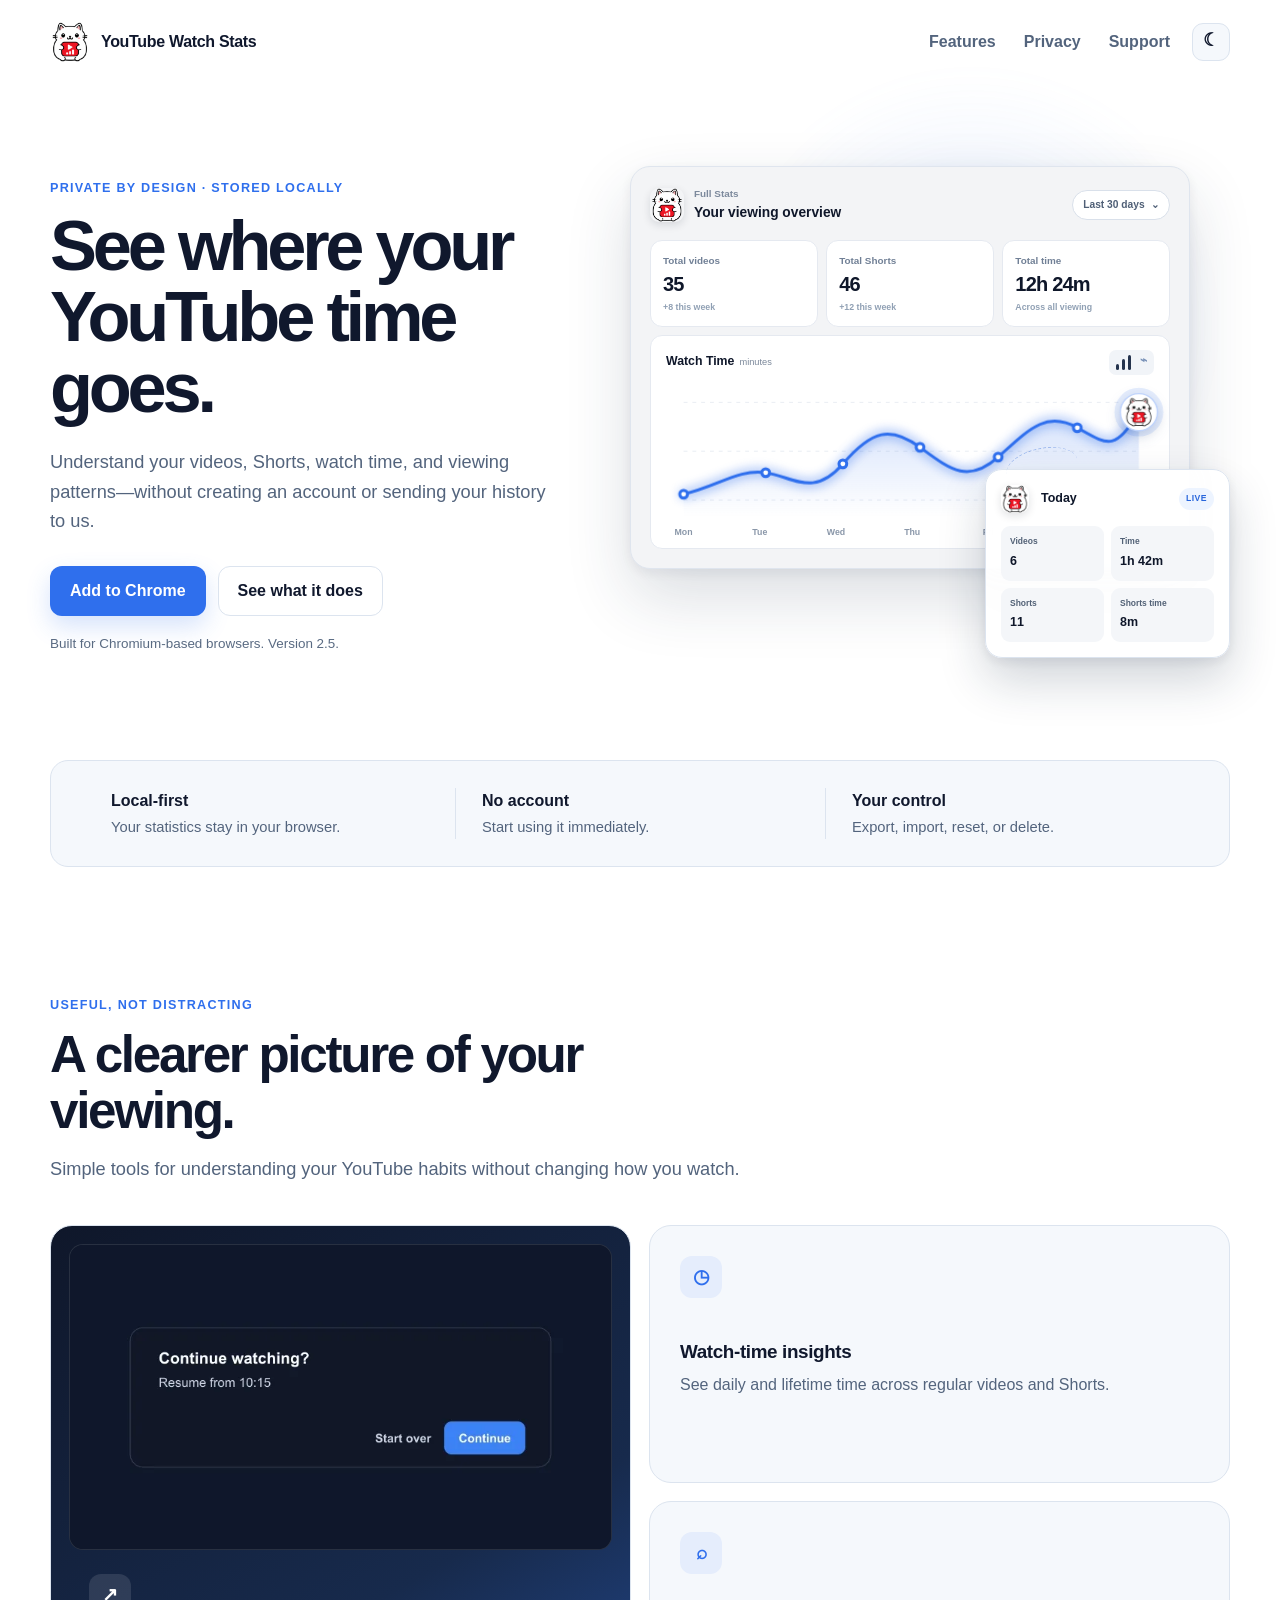
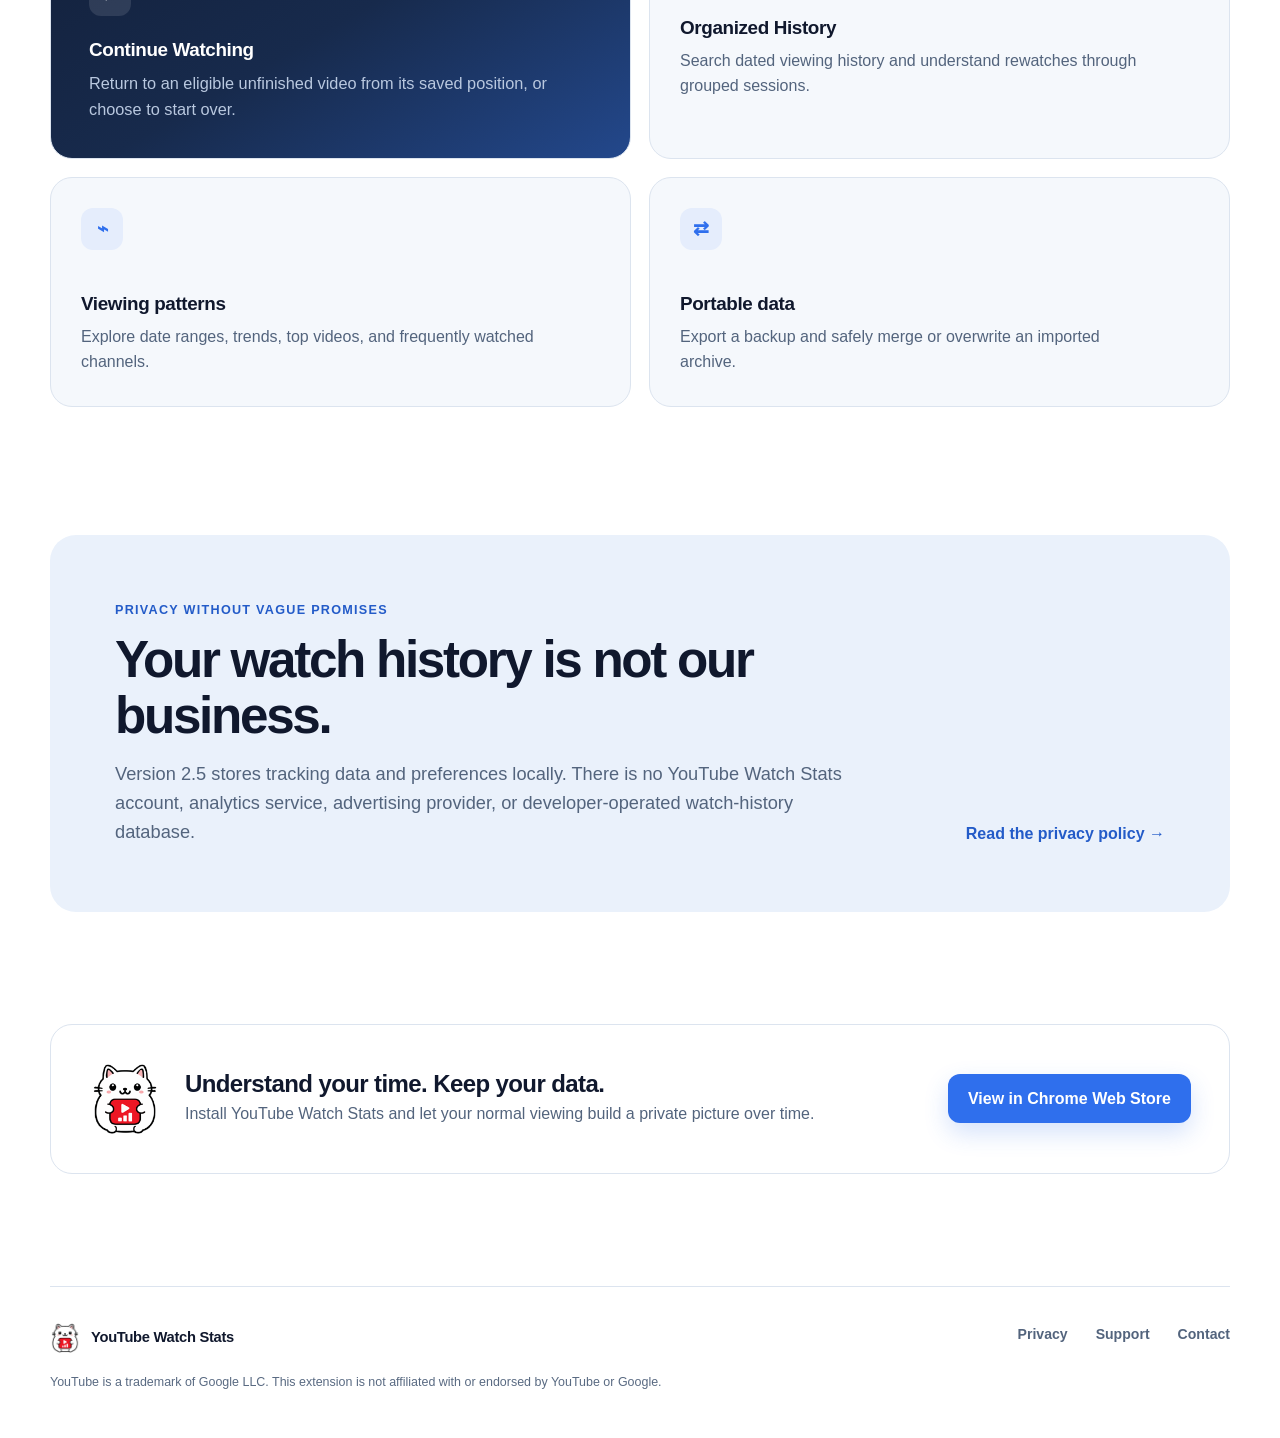
==== commit 917b5e64: "feat: add branded cat motion to hero" ====
--- a/index.html
+++ b/index.html
@@ -101,12 +101,22 @@
                 <path d="M18 28H484M18 78H484M18 128H484"/>
               </g>
               <path class="stage-area" d="M18 122 C53 114 74 96 102 100 S151 126 181 91 S230 52 260 74 S309 112 340 84 S389 36 421 54 S459 78 484 38 L484 145 L18 145 Z"/>
+              <path class="stage-line-glow" pathLength="1" d="M18 122 C53 114 74 96 102 100 S151 126 181 91 S230 52 260 74 S309 112 340 84 S389 36 421 54 S459 78 484 38"/>
               <path class="stage-line" pathLength="1" d="M18 122 C53 114 74 96 102 100 S151 126 181 91 S230 52 260 74 S309 112 340 84 S389 36 421 54 S459 78 484 38"/>
               <g class="stage-points" aria-hidden="true">
                 <circle cx="18" cy="122" r="4"/><circle cx="102" cy="100" r="4"/><circle cx="181" cy="91" r="4"/><circle cx="260" cy="74" r="4"/><circle cx="340" cy="84" r="4"/><circle cx="421" cy="54" r="4"/><circle cx="484" cy="38" r="4"/>
               </g>
               <g class="stage-days" aria-hidden="true">
                 <text x="18" y="164">Mon</text><text x="96" y="164">Tue</text><text x="174" y="164">Wed</text><text x="252" y="164">Thu</text><text x="330" y="164">Fri</text><text x="408" y="164">Sat</text><text x="470" y="164">Sun</text>
+              </g>
+              <g transform="translate(484 38)" aria-hidden="true">
+                <g class="chart-mascot">
+                  <circle class="mascot-halo" r="25"/>
+                  <circle class="mascot-shell" r="19"/>
+                  <image href="/assets/logo.png" x="-15" y="-15" width="30" height="30"/>
+                  <path class="mascot-spark mascot-spark-one" d="M-29-15v-8m-4 4h8"/>
+                  <path class="mascot-spark mascot-spark-two" d="M25 19v-7m-3.5 3.5h7"/>
+                </g>
               </g>
             </svg>
           </div>
@@ -123,10 +133,7 @@
             <div><span>Shorts</span><strong>11</strong></div>
             <div><span>Shorts time</span><strong>8m</strong></div>
           </div>
-          <div class="today-peek-progress"><i aria-hidden="true"></i><span>Tracking stays on your device</span></div>
         </div>
-
-        <span class="private-chip"><i aria-hidden="true"></i> Local and private</span>
       </div>
     </section>
 
--- a/assets/site.css
+++ b/assets/site.css
@@ -252,7 +252,10 @@
 .stage-chart svg { width: 100%; height: auto; display: block; overflow: visible; }
 .stage-grid path { fill: none; stroke: #e9edf3; stroke-width: 1; stroke-dasharray: 4 5; }
 .stage-area { fill: url(#stage-area-fill); opacity: 0; animation: stage-area-in .7s ease 1.25s forwards; }
-.stage-line { fill: none; stroke: #2f6fed; stroke-width: 3; stroke-linecap: round; stroke-linejoin: round; stroke-dasharray: 1; stroke-dashoffset: 1; animation: stage-line-draw 1.35s cubic-bezier(.4,0,.2,1) .65s forwards; }
+.stage-line,
+.stage-line-glow { fill: none; stroke-linecap: round; stroke-linejoin: round; stroke-dasharray: 1; stroke-dashoffset: 1; }
+.stage-line-glow { stroke: rgba(47,111,237,.32); stroke-width: 11; filter: blur(5px); animation: stage-line-draw 1.35s cubic-bezier(.4,0,.2,1) .65s forwards, stage-line-breathe 5s ease-in-out 2.1s infinite; }
+.stage-line { stroke: #2f6fed; stroke-width: 3; animation: stage-line-draw 1.35s cubic-bezier(.4,0,.2,1) .65s forwards; }
 .stage-points circle { fill: #fff; stroke: #2f6fed; stroke-width: 3; opacity: 0; transform-box: fill-box; transform-origin: center; animation: stage-point-in .28s ease forwards; }
 .stage-points circle:nth-child(1) { animation-delay: .74s; }
 .stage-points circle:nth-child(2) { animation-delay: .9s; }
@@ -262,6 +265,12 @@
 .stage-points circle:nth-child(6) { animation-delay: 1.54s; }
 .stage-points circle:nth-child(7) { animation-delay: 1.7s; }
 .stage-days text { fill: #8a97a9; font: 600 9px/1 sans-serif; text-anchor: middle; }
+.chart-mascot { opacity: 0; transform-box: fill-box; transform-origin: center; animation: mascot-arrive .65s cubic-bezier(.16,1.35,.3,1) 1.75s forwards, mascot-hover 5s ease-in-out 2.5s infinite; }
+.mascot-halo { fill: rgba(47,111,237,.12); transform-box: fill-box; transform-origin: center; animation: mascot-halo 2.8s ease-out 2.4s infinite; }
+.mascot-shell { fill: #fff; stroke: #bfd3fb; stroke-width: 1.5; filter: drop-shadow(0 5px 7px rgba(32,64,120,.22)); }
+.mascot-spark { fill: none; stroke: #6c9af2; stroke-width: 2.2; stroke-linecap: round; opacity: 0; animation: mascot-spark 4.5s ease-in-out infinite; }
+.mascot-spark-one { animation-delay: 2.5s; }
+.mascot-spark-two { animation-delay: 3.2s; }
 .today-peek {
   width: 245px;
   padding: 15px;
@@ -274,7 +283,19 @@
   background: rgba(255,255,255,.96);
   box-shadow: 0 22px 48px rgba(22,39,67,.2), 0 4px 12px rgba(22,39,67,.08);
   backdrop-filter: blur(12px);
-  animation: today-peek-in .75s cubic-bezier(.16,1,.3,1) 1.35s both, today-peek-float 7s ease-in-out 2.4s infinite;
+  animation: today-peek-in .75s cubic-bezier(.16,1,.3,1) 2.05s both, today-peek-float 7s ease-in-out 2.9s infinite;
+}
+.today-peek::before {
+  content: "";
+  width: 72px;
+  height: 36px;
+  border-top: 1px dashed rgba(90,137,226,.55);
+  border-radius: 50%;
+  position: absolute;
+  top: -22px;
+  left: 20px;
+  pointer-events: none;
+  transform: rotate(-12deg);
 }
 .today-peek-header { margin-bottom: 13px; }
 .today-peek-header > div { justify-content: flex-start; }
@@ -293,25 +314,6 @@
 .today-peek-grid > div { padding: 9px; border-radius: 9px; display: flex; flex-direction: column; background: #f4f6f9; }
 .today-peek-grid span { color: #526176; font-size: .53rem; font-weight: 650; }
 .today-peek-grid strong { margin-top: 3px; font-size: .78rem; }
-.today-peek-progress { margin-top: 12px; display: flex; align-items: center; gap: 7px; color: #526176; font-size: .54rem; font-weight: 650; }
-.today-peek-progress i { width: 7px; height: 7px; border-radius: 50%; display: block; background: #2f6fed; box-shadow: 0 0 0 4px rgba(47,111,237,.1); animation: stage-status 2.6s ease-out infinite; }
-.private-chip {
-  padding: 7px 10px;
-  border: 1px solid rgba(203,220,248,.9);
-  border-radius: 999px;
-  position: absolute;
-  left: 1px;
-  bottom: 21px;
-  z-index: 3;
-  color: #315fae;
-  background: rgba(244,248,255,.94);
-  box-shadow: 0 7px 22px rgba(47,111,237,.09);
-  font-size: .61rem;
-  font-weight: 700;
-  white-space: nowrap;
-  animation: stage-card-in .55s ease 1.9s both;
-}
-.private-chip i { display: inline-block; width: 6px; height: 6px; margin-right: 5px; border-radius: 50%; background: #2f6fed; }
 
 @keyframes stage-enter {
   from { opacity: 0; transform: translateY(24px) scale(.975); }
@@ -322,15 +324,16 @@
   to { opacity: 1; transform: translateY(0); }
 }
 @keyframes stage-line-draw { to { stroke-dashoffset: 0; } }
+@keyframes stage-line-breathe { 0%, 100% { opacity: .55; } 50% { opacity: 1; } }
 @keyframes stage-area-in { to { opacity: 1; } }
 @keyframes stage-point-in { from { opacity: 0; transform: scale(0); } to { opacity: 1; transform: scale(1); } }
+@keyframes mascot-arrive { from { opacity: 0; transform: translateY(12px) scale(.25) rotate(-14deg); } to { opacity: 1; transform: translateY(0) scale(1) rotate(0); } }
+@keyframes mascot-hover { 0%, 100% { transform: translateY(0) rotate(0); } 50% { transform: translateY(-3px) rotate(3deg); } }
+@keyframes mascot-halo { 0% { opacity: .7; transform: scale(.65); } 70%, 100% { opacity: 0; transform: scale(1.45); } }
+@keyframes mascot-spark { 0%, 15%, 100% { opacity: 0; transform: scale(.5) rotate(0); } 22%, 34% { opacity: 1; transform: scale(1) rotate(12deg); } 44% { opacity: 0; transform: scale(.7) rotate(24deg); } }
 @keyframes today-peek-in { from { opacity: 0; transform: translate(18px, 20px) scale(.94); } to { opacity: 1; transform: translate(0) scale(1); } }
 @keyframes today-peek-float { 0%, 100% { transform: translateY(0); } 50% { transform: translateY(-5px); } }
 @keyframes stage-glow { 0%, 100% { opacity: .7; transform: scale(.96); } 50% { opacity: 1; transform: scale(1.05); } }
-@keyframes stage-status {
-  0%, 45%, 100% { box-shadow: 0 0 0 4px rgba(47,111,237,.1); }
-  65% { box-shadow: 0 0 0 8px rgba(47,111,237,0); }
-}
 
 .trust-strip {
   padding: 27px 34px;
@@ -481,7 +484,6 @@
   .stage-metrics strong { font-size: 1rem; }
   .stage-chart { padding-inline: 10px; }
   .today-peek { width: min(225px, calc(100% - 34px)); right: 0; bottom: 3px; }
-  .private-chip { bottom: 18px; }
   .section { padding: 92px 0; }
   .feature-grid { grid-template-columns: 1fr; }
   .feature-card-wide { grid-row: auto; min-height: 350px; }
@@ -499,6 +501,7 @@
   html { scroll-behavior: auto; }
   *, *::before, *::after { scroll-behavior: auto !important; transition: none !important; animation: none !important; }
   .stage-area { opacity: 1; }
-  .stage-line { stroke-dashoffset: 0; }
+  .stage-line, .stage-line-glow { stroke-dashoffset: 0; }
   .stage-points circle { opacity: 1; transform: scale(1); }
-}
+  .chart-mascot { opacity: 1; transform: none; }
+}
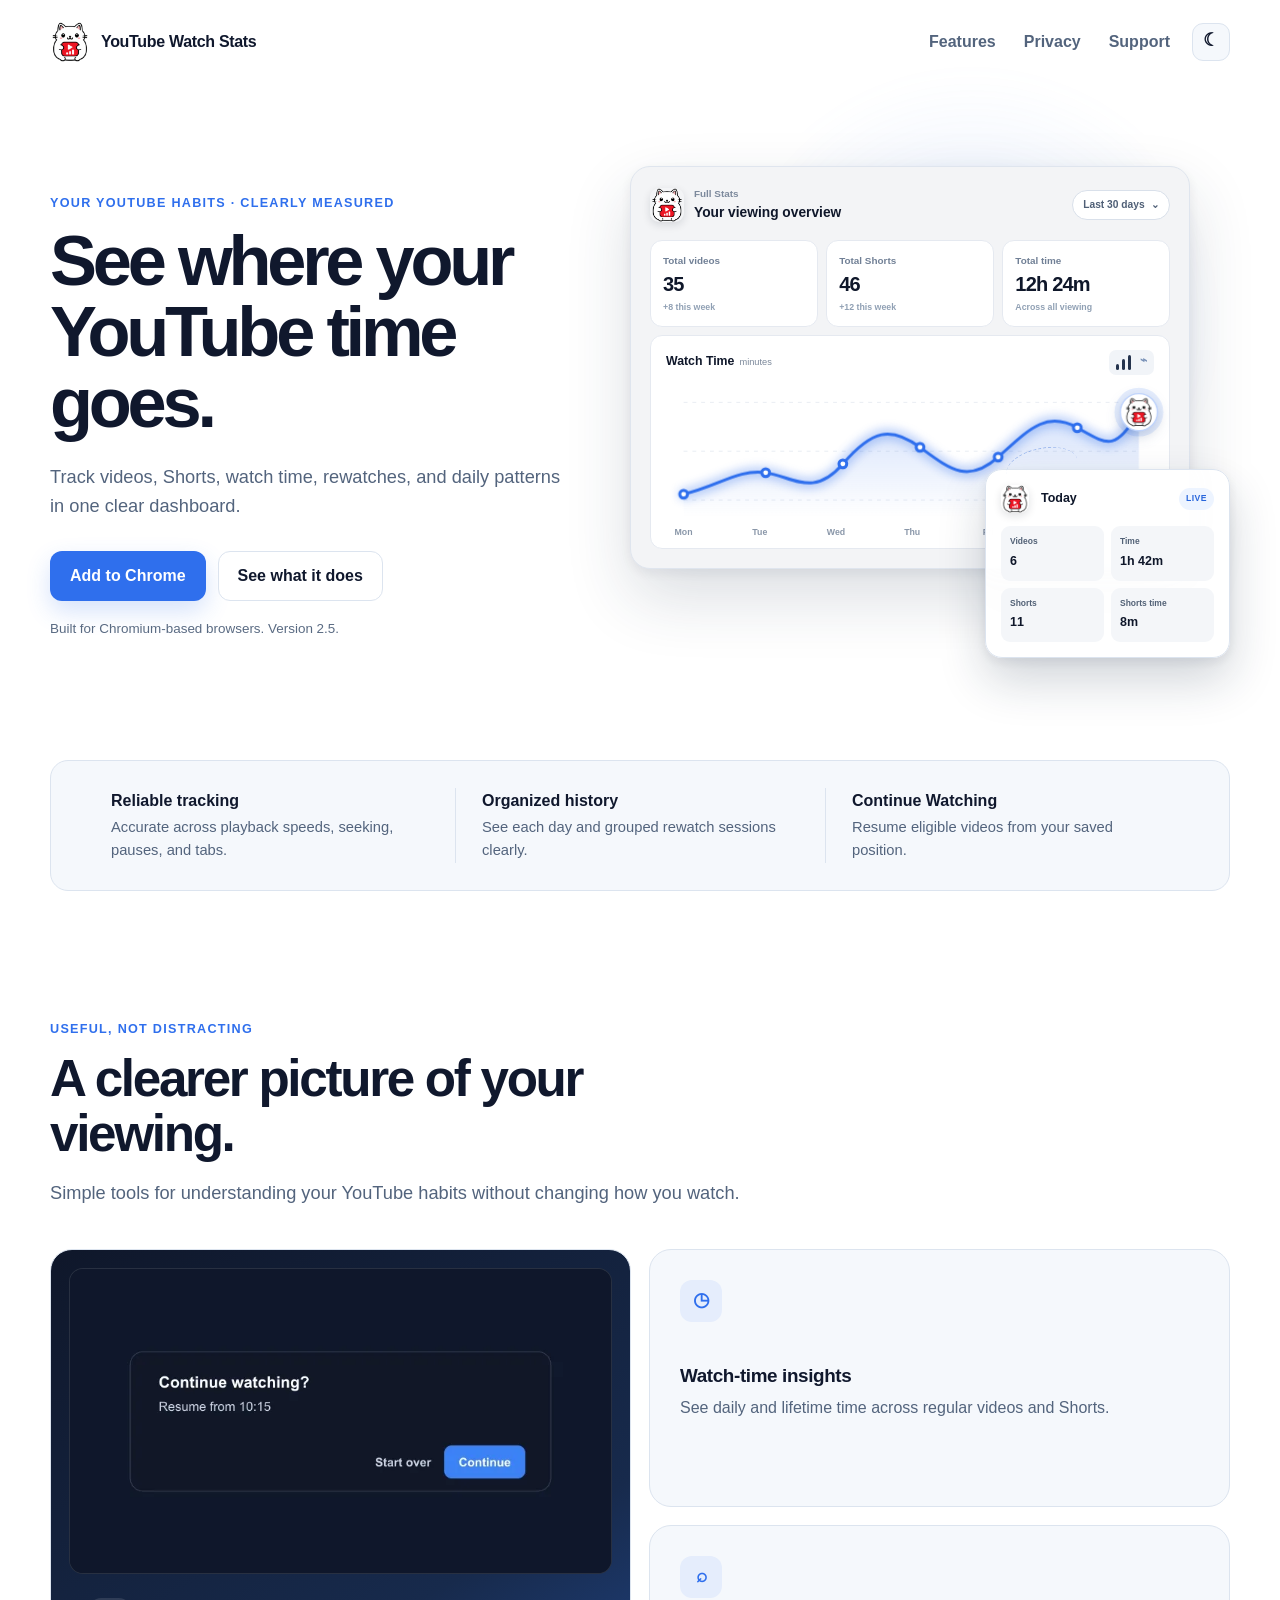
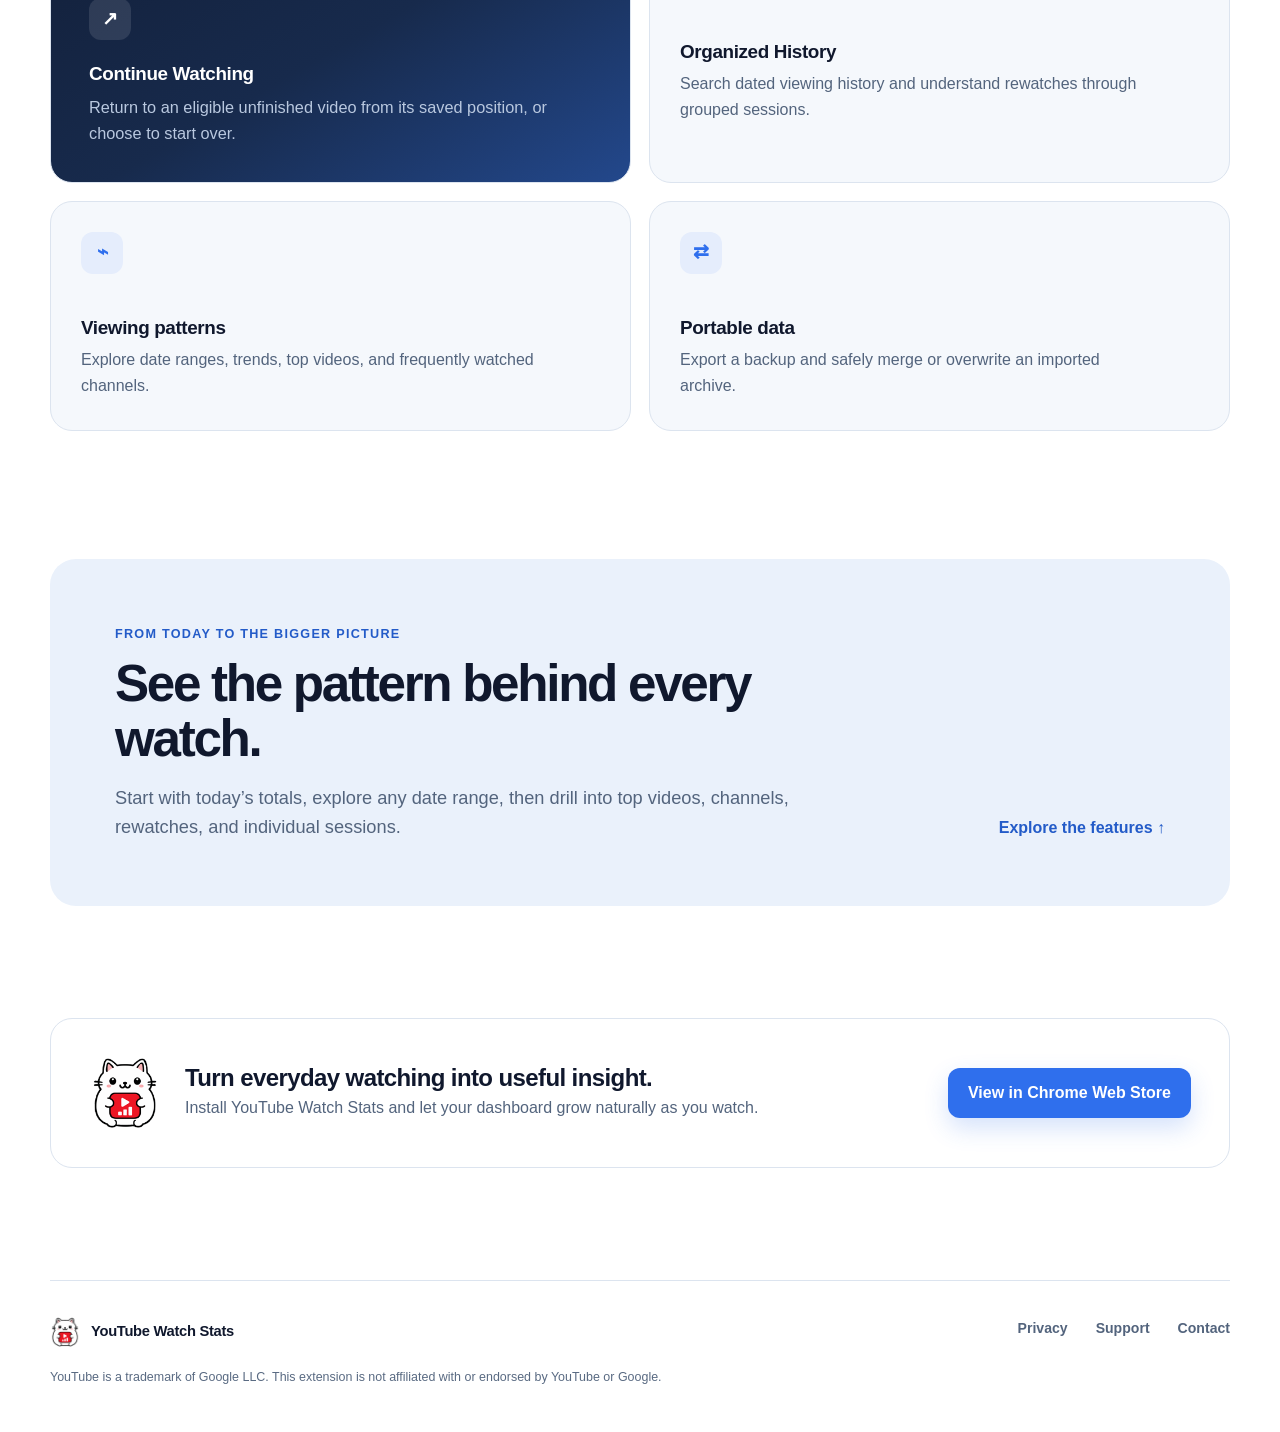
==== commit 3ac66faf: "refactor: focus landing page on product value" ====
--- a/index.html
+++ b/index.html
@@ -3,12 +3,12 @@
 <head>
   <meta charset="utf-8">
   <meta name="viewport" content="width=device-width, initial-scale=1">
-  <title>YouTube Watch Stats — Private watch-time insights</title>
-  <meta name="description" content="Track YouTube watch time, videos, Shorts, and history privately with local stats and Continue Watching.">
+  <title>YouTube Watch Stats — Track watch time, videos and Shorts</title>
+  <meta name="description" content="Track YouTube watch time, videos, Shorts, rewatches, and viewing history. Continue unfinished videos and explore clear daily and date-range insights.">
   <meta name="robots" content="index, follow">
   <meta name="theme-color" content="#0f172a">
   <meta property="og:title" content="YouTube Watch Stats">
-  <meta property="og:description" content="Private, local insights into the time you spend on YouTube.">
+  <meta property="og:description" content="See watch time, videos, Shorts, rewatches, and viewing patterns in one clear dashboard.">
   <meta property="og:type" content="website">
   <meta property="og:url" content="https://ytstats.yashkhandelwal.me/">
   <meta property="og:image" content="https://ytstats.yashkhandelwal.me/assets/og-image.png">
@@ -27,7 +27,7 @@
       "name": "YouTube Watch Stats",
       "applicationCategory": "BrowserApplication",
       "operatingSystem": "Chrome and Chromium-based browsers",
-      "description": "Private, local insights into YouTube watch time, videos, Shorts, and viewing history.",
+      "description": "Track YouTube watch time, videos, Shorts, rewatches, and viewing patterns in one clear dashboard.",
       "softwareVersion": "2.5",
       "url": "https://ytstats.yashkhandelwal.me/",
       "downloadUrl": "https://chromewebstore.google.com/detail/youtube-watch-stats/njeffekcpmmllcaiofokpcgpadcckknj",
@@ -58,9 +58,9 @@
   <main>
     <section class="hero">
       <div class="hero-copy">
-        <p class="eyebrow">Private by design · Stored locally</p>
+        <p class="eyebrow">Your YouTube habits · Clearly measured</p>
         <h1>See where your YouTube time goes.</h1>
-        <p class="hero-lede">Understand your videos, Shorts, watch time, and viewing patterns—without creating an account or sending your history to us.</p>
+        <p class="hero-lede">Track videos, Shorts, watch time, rewatches, and daily patterns in one clear dashboard.</p>
         <div class="button-row">
           <a class="button primary" href="https://chromewebstore.google.com/detail/youtube-watch-stats/njeffekcpmmllcaiofokpcgpadcckknj" rel="noreferrer">Add to Chrome</a>
           <a class="button secondary" href="#features">See what it does</a>
@@ -138,9 +138,9 @@
     </section>
 
     <section class="trust-strip" aria-label="Product principles">
-      <div><strong>Local-first</strong><span>Your statistics stay in your browser.</span></div>
-      <div><strong>No account</strong><span>Start using it immediately.</span></div>
-      <div><strong>Your control</strong><span>Export, import, reset, or delete.</span></div>
+      <div><strong>Reliable tracking</strong><span>Accurate across playback speeds, seeking, pauses, and tabs.</span></div>
+      <div><strong>Organized history</strong><span>See each day and grouped rewatch sessions clearly.</span></div>
+      <div><strong>Continue Watching</strong><span>Resume eligible videos from your saved position.</span></div>
     </section>
 
     <section class="section" id="features">
@@ -184,20 +184,20 @@
       </div>
     </section>
 
-    <section class="privacy-callout">
+    <section class="product-callout">
       <div>
-        <p class="eyebrow">Privacy without vague promises</p>
-        <h2>Your watch history is not our business.</h2>
-        <p>Version 2.5 stores tracking data and preferences locally. There is no YouTube Watch Stats account, analytics service, advertising provider, or developer-operated watch-history database.</p>
-      </div>
-      <a class="text-link" href="/privacy/">Read the privacy policy <span aria-hidden="true">→</span></a>
+        <p class="eyebrow">From today to the bigger picture</p>
+        <h2>See the pattern behind every watch.</h2>
+        <p>Start with today’s totals, explore any date range, then drill into top videos, channels, rewatches, and individual sessions.</p>
+      </div>
+      <a class="text-link" href="#features">Explore the features <span aria-hidden="true">↑</span></a>
     </section>
 
     <section class="final-cta">
       <img src="/assets/logo.png" width="72" height="72" alt="">
       <div>
-        <h2>Understand your time. Keep your data.</h2>
-        <p>Install YouTube Watch Stats and let your normal viewing build a private picture over time.</p>
+        <h2>Turn everyday watching into useful insight.</h2>
+        <p>Install YouTube Watch Stats and let your dashboard grow naturally as you watch.</p>
       </div>
       <a class="button primary" href="https://chromewebstore.google.com/detail/youtube-watch-stats/njeffekcpmmllcaiofokpcgpadcckknj" rel="noreferrer">View in Chrome Web Store</a>
     </section>
--- a/assets/site.css
+++ b/assets/site.css
@@ -132,7 +132,7 @@
 h3 { margin-bottom: 8px; font-size: 1.18rem; line-height: 1.25; letter-spacing: -.02em; }
 .hero-lede,
 .section-heading > p:last-child,
-.privacy-callout p,
+.product-callout p,
 .final-cta p {
   color: var(--muted);
   font-size: 1.14rem;
@@ -387,7 +387,7 @@
 }
 .feature-card-wide .feature-icon { margin-bottom: 22px; color: #fff; background: rgba(255,255,255,.11); }
 
-.privacy-callout {
+.product-callout {
   padding: 65px;
   border-radius: 26px;
   display: grid;
@@ -396,9 +396,9 @@
   align-items: end;
   background: var(--surface-strong);
 }
-.privacy-callout > div { max-width: 760px; }
-.privacy-callout .eyebrow { color: var(--blue-dark); font-size: .79rem; }
-.privacy-callout p:last-child { margin-bottom: 0; }
+.product-callout > div { max-width: 760px; }
+.product-callout .eyebrow { color: var(--blue-dark); font-size: .79rem; }
+.product-callout p:last-child { margin-bottom: 0; }
 .text-link { color: var(--blue-dark); font-weight: 760; text-decoration: none; white-space: nowrap; }
 .text-link:hover { text-decoration: underline; text-underline-offset: 4px; }
 
@@ -460,7 +460,7 @@
   .trust-strip { grid-template-columns: 1fr; }
   .trust-strip div { padding: 15px 4px; }
   .trust-strip div + div { border-left: 0; border-top: 1px solid var(--line); }
-  .privacy-callout { grid-template-columns: 1fr; align-items: start; padding: 42px; }
+  .product-callout { grid-template-columns: 1fr; align-items: start; padding: 42px; }
   .final-cta { grid-template-columns: auto 1fr; }
   .final-cta .button { grid-column: 1 / -1; }
 }
@@ -487,8 +487,8 @@
   .section { padding: 92px 0; }
   .feature-grid { grid-template-columns: 1fr; }
   .feature-card-wide { grid-row: auto; min-height: 350px; }
-  .privacy-callout { padding: 30px 25px; }
-  .privacy-callout .text-link { white-space: normal; }
+  .product-callout { padding: 30px 25px; }
+  .product-callout .text-link { white-space: normal; }
   .final-cta { margin: 82px 0; padding: 27px; grid-template-columns: 1fr; }
   .final-cta img { width: 58px; }
   .site-footer { flex-direction: column; }
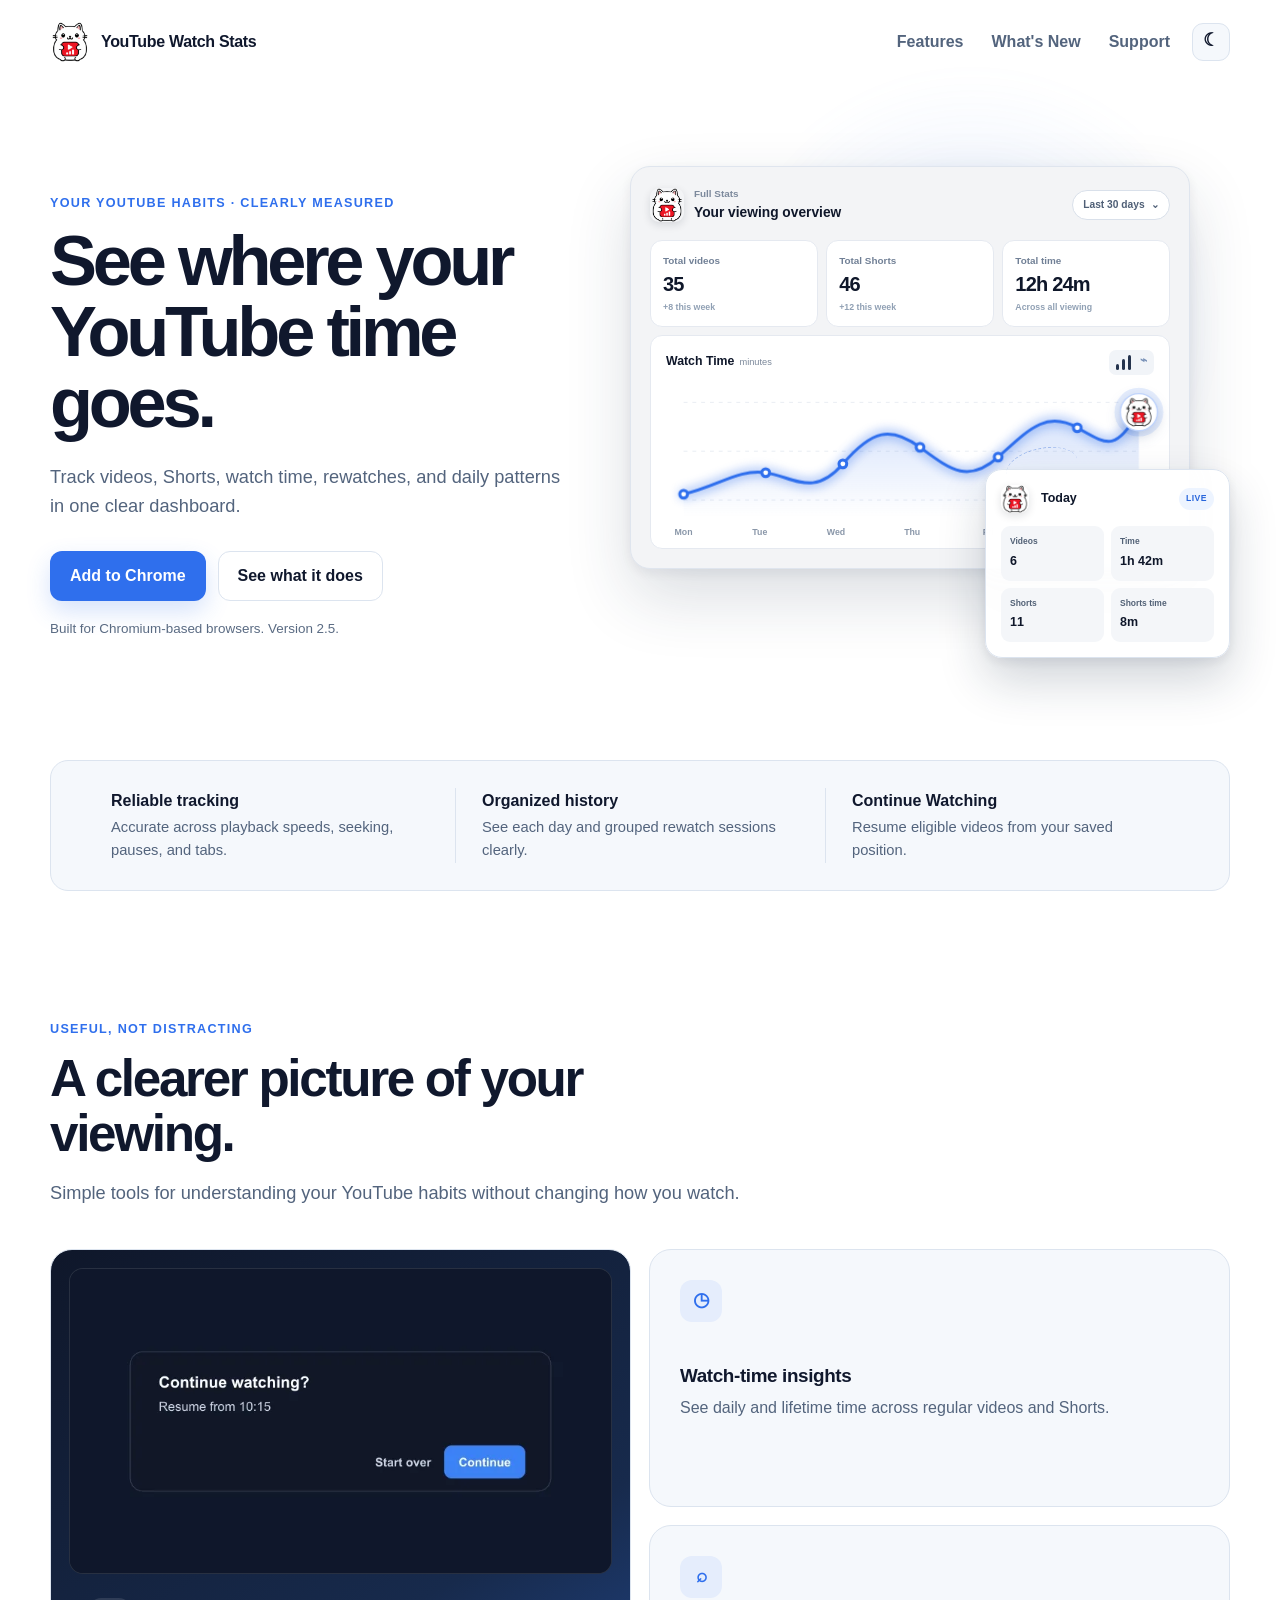
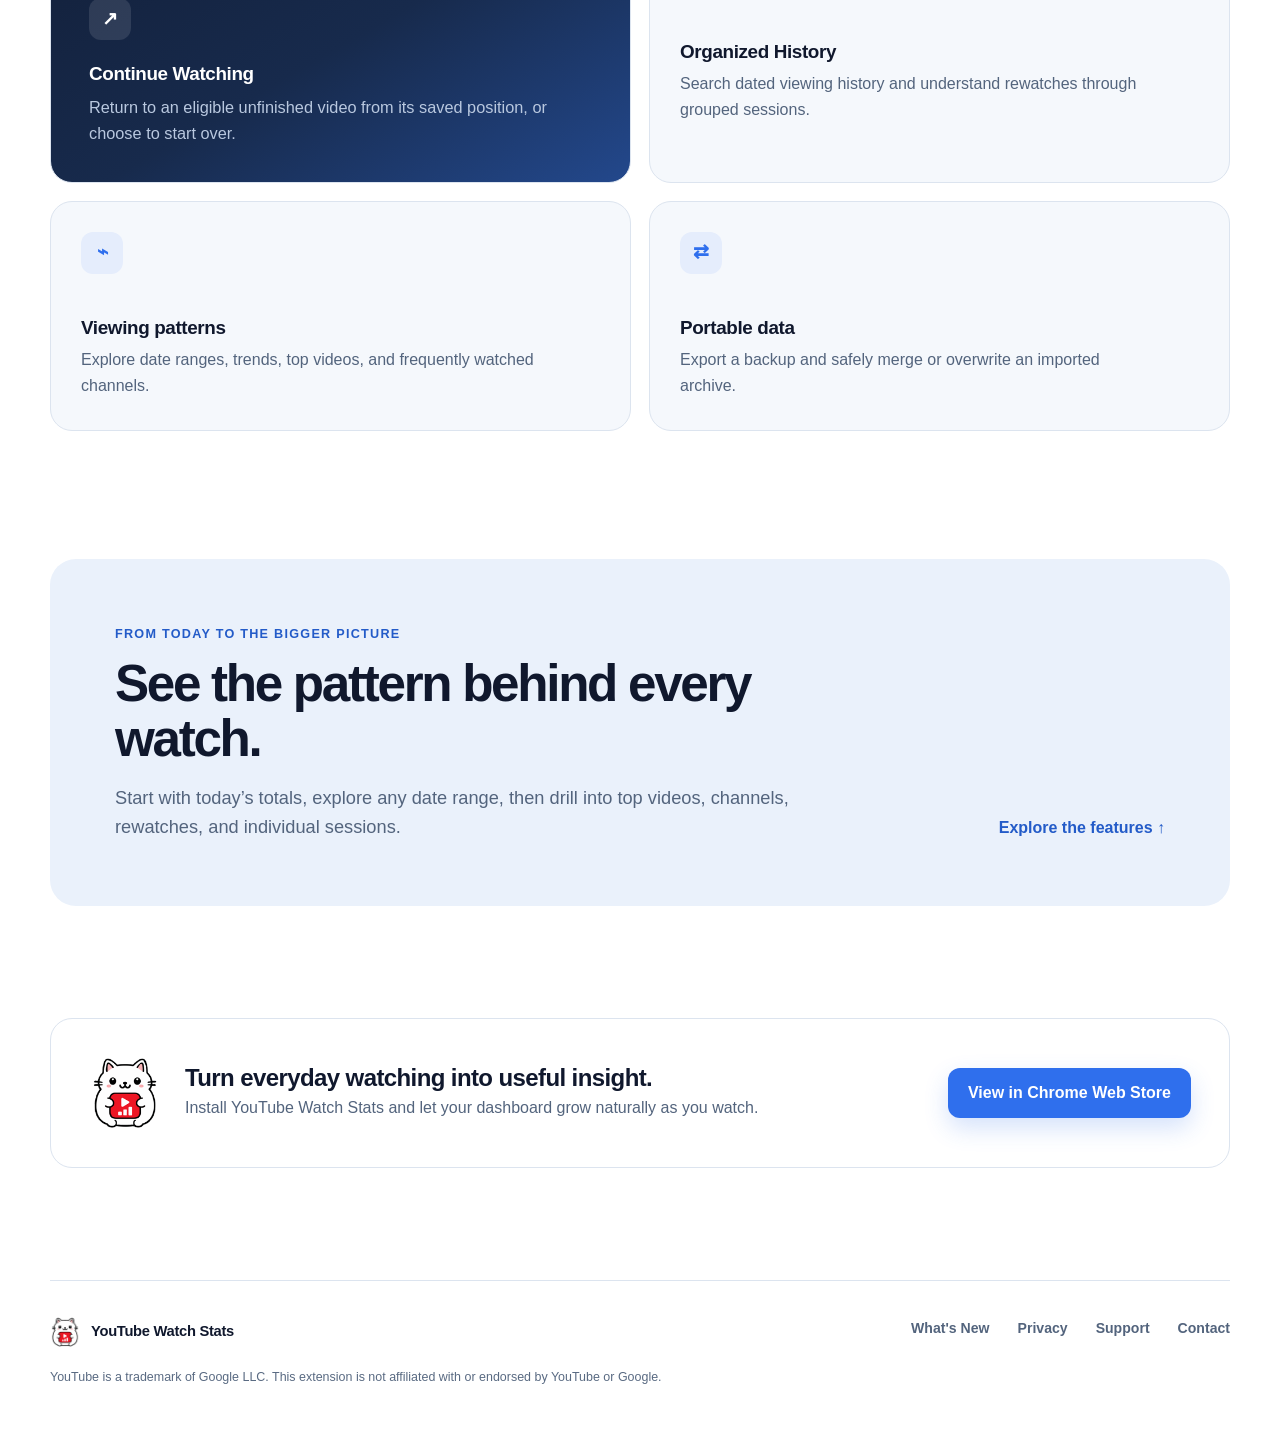
==== commit b5eb2246: "feat: publish versioned whats new page" ====
--- a/index.html
+++ b/index.html
@@ -3,6 +3,7 @@
 <head>
   <meta charset="utf-8">
   <meta name="viewport" content="width=device-width, initial-scale=1">
+  <meta name="google-site-verification" content="co_hKrwLD9QETZOFB5Rgsbs3UpgO4xH7otTdvdOg4f0">
   <title>YouTube Watch Stats — Track watch time, videos and Shorts</title>
   <meta name="description" content="Track YouTube watch time, videos, Shorts, rewatches, and viewing history. Continue unfinished videos and explore clear daily and date-range insights.">
   <meta name="robots" content="index, follow">
@@ -48,7 +49,7 @@
     <div class="header-actions">
       <nav aria-label="Main navigation">
         <a href="#features">Features</a>
-        <a href="/privacy/">Privacy</a>
+        <a href="/whatsnew/">What's New</a>
         <a href="/support/">Support</a>
       </nav>
       <button class="theme-toggle" type="button" data-theme-toggle aria-label="Change color theme"></button>
@@ -209,6 +210,7 @@
       <p>YouTube is a trademark of Google LLC. This extension is not affiliated with or endorsed by YouTube or Google.</p>
     </div>
     <nav aria-label="Footer navigation">
+      <a href="/whatsnew/">What's New</a>
       <a href="/privacy/">Privacy</a>
       <a href="/support/">Support</a>
       <a href="mailto:ytstats@extensions.yashkhandelwal.me">Contact</a>
--- a/assets/site.css
+++ b/assets/site.css
@@ -454,6 +454,118 @@
 .support-card h2 { margin: 0 0 8px; font-size: 1.18rem; line-height: 1.25; letter-spacing: -.02em; }
 .support-card p:last-child { margin-bottom: 0; }
 
+/* Public release notes */
+.release-shell { max-width: 980px; margin: 58px auto 112px; }
+.release-page-header {
+  max-width: 720px;
+  margin-bottom: 42px;
+}
+.release-page-header h1 { margin-bottom: 16px; font-size: clamp(2.8rem, 7vw, 4.7rem); }
+.release-page-header .lede { margin-bottom: 0; color: var(--muted); font-size: 1.15rem; }
+.release-current {
+  padding: 34px;
+  border: 1px solid var(--line);
+  border-radius: 26px;
+  background: var(--surface);
+  box-shadow: var(--shadow);
+}
+.release-current-header {
+  margin-bottom: 25px;
+  display: flex;
+  align-items: flex-start;
+  justify-content: space-between;
+  gap: 24px;
+}
+.release-version {
+  margin: 0 0 8px;
+  color: var(--blue);
+  font-size: .78rem;
+  font-weight: 820;
+  letter-spacing: .1em;
+  text-transform: uppercase;
+}
+.release-current h2 { margin-bottom: 7px; font-size: clamp(2rem, 5vw, 3rem); }
+.release-headline { margin: 0; color: var(--muted); font-size: 1.08rem; }
+.release-date {
+  padding: 7px 11px;
+  border: 1px solid var(--line);
+  border-radius: 999px;
+  color: var(--muted);
+  background: var(--white);
+  font-size: .78rem;
+  font-weight: 700;
+  white-space: nowrap;
+}
+.release-featured {
+  padding: 19px;
+  border: 1px solid color-mix(in srgb, var(--blue) 28%, var(--line));
+  border-radius: 19px;
+  display: grid;
+  grid-template-columns: minmax(210px, .8fr) minmax(0, 1.2fr);
+  gap: 24px;
+  align-items: center;
+  background: color-mix(in srgb, var(--blue) 5%, var(--white));
+}
+.release-featured-copy { padding: 12px; }
+.release-badge {
+  width: fit-content;
+  margin-bottom: 14px;
+  padding: 4px 10px;
+  border-radius: 999px;
+  color: var(--blue-dark);
+  background: color-mix(in srgb, var(--blue) 13%, transparent);
+  font-size: .7rem;
+  font-weight: 830;
+  letter-spacing: .08em;
+  text-transform: uppercase;
+}
+.release-featured h3 { margin-bottom: 8px; font-size: 1.5rem; }
+.release-featured p { margin: 0; color: var(--muted); }
+.release-media {
+  overflow: hidden;
+  border: 1px solid var(--line);
+  border-radius: 13px;
+  background: #0f172a;
+  box-shadow: 0 12px 28px rgba(15,23,42,.13);
+}
+.release-media img { width: 100%; }
+.release-extra-label { margin: 27px 0 12px; color: var(--muted-soft); font-size: .76rem; font-weight: 780; text-transform: uppercase; letter-spacing: .08em; }
+.release-extra-grid { display: grid; grid-template-columns: repeat(2, 1fr); gap: 12px; }
+.release-extra {
+  min-height: 142px;
+  padding: 20px;
+  border: 1px solid var(--line);
+  border-radius: 15px;
+  background: var(--white);
+}
+.release-extra h3 { margin-bottom: 7px; font-size: 1rem; }
+.release-extra p { margin: 0; color: var(--muted); font-size: .92rem; }
+.release-archive { margin-top: 78px; }
+.release-archive-heading { margin-bottom: 25px; }
+.release-archive-heading h2 { margin-bottom: 8px; font-size: 2rem; }
+.release-archive-heading p { margin: 0; color: var(--muted); }
+.release-entry { border-top: 1px solid var(--line); }
+.release-entry:last-child { border-bottom: 1px solid var(--line); }
+.release-entry summary {
+  padding: 22px 4px;
+  display: grid;
+  grid-template-columns: 74px minmax(0, 1fr) auto;
+  gap: 18px;
+  align-items: center;
+  cursor: pointer;
+  list-style: none;
+}
+.release-entry summary::-webkit-details-marker { display: none; }
+.release-entry summary:focus-visible { outline: 3px solid color-mix(in srgb, var(--blue) 28%, transparent); outline-offset: 4px; border-radius: 8px; }
+.release-entry-version { color: var(--blue-dark); font-weight: 820; }
+.release-entry-title { font-weight: 730; }
+.release-entry-chevron { color: var(--muted-soft); transition: transform .18s ease; }
+.release-entry[open] .release-entry-chevron { transform: rotate(180deg); }
+.release-entry-body { padding: 0 46px 28px 92px; color: var(--muted); }
+.release-entry-body ul { margin: 0; padding-left: 20px; }
+.release-entry-body li + li { margin-top: 9px; }
+.release-entry-body strong { color: var(--ink); }
+
 @media (max-width: 900px) {
   .hero { grid-template-columns: 1fr; gap: 48px; padding-top: 62px; }
   .hero-copy { max-width: 700px; }
@@ -471,7 +583,7 @@
   .site-header nav { gap: 14px; font-size: .86rem; }
   .header-actions { gap: 10px; }
   .theme-toggle { width: 36px; height: 36px; }
-  .site-header nav a:first-child { display: none; }
+  .site-header nav a[href="/"] { display: none; }
   .brand span { max-width: 130px; line-height: 1.15; }
   .hero { min-height: auto; padding: 52px 0 70px; }
   h1 { font-size: clamp(2.65rem, 13vw, 3.15rem); overflow-wrap: break-word; }
@@ -495,6 +607,16 @@
   .site-footer nav { flex-wrap: wrap; gap: 18px; }
   .document-shell { margin-top: 38px; }
   .support-grid { grid-template-columns: 1fr; }
+  .release-shell { margin-top: 38px; }
+  .release-current { padding: 22px; border-radius: 20px; }
+  .release-current-header { display: block; }
+  .release-date { width: fit-content; margin-top: 15px; }
+  .release-featured { grid-template-columns: 1fr; padding: 14px; }
+  .release-featured-copy { padding: 8px; }
+  .release-extra-grid { grid-template-columns: 1fr; }
+  .release-extra { min-height: 0; }
+  .release-entry summary { grid-template-columns: 60px minmax(0, 1fr) auto; gap: 10px; }
+  .release-entry-body { padding: 0 12px 24px 70px; }
 }
 
 @media (prefers-reduced-motion: reduce) {
